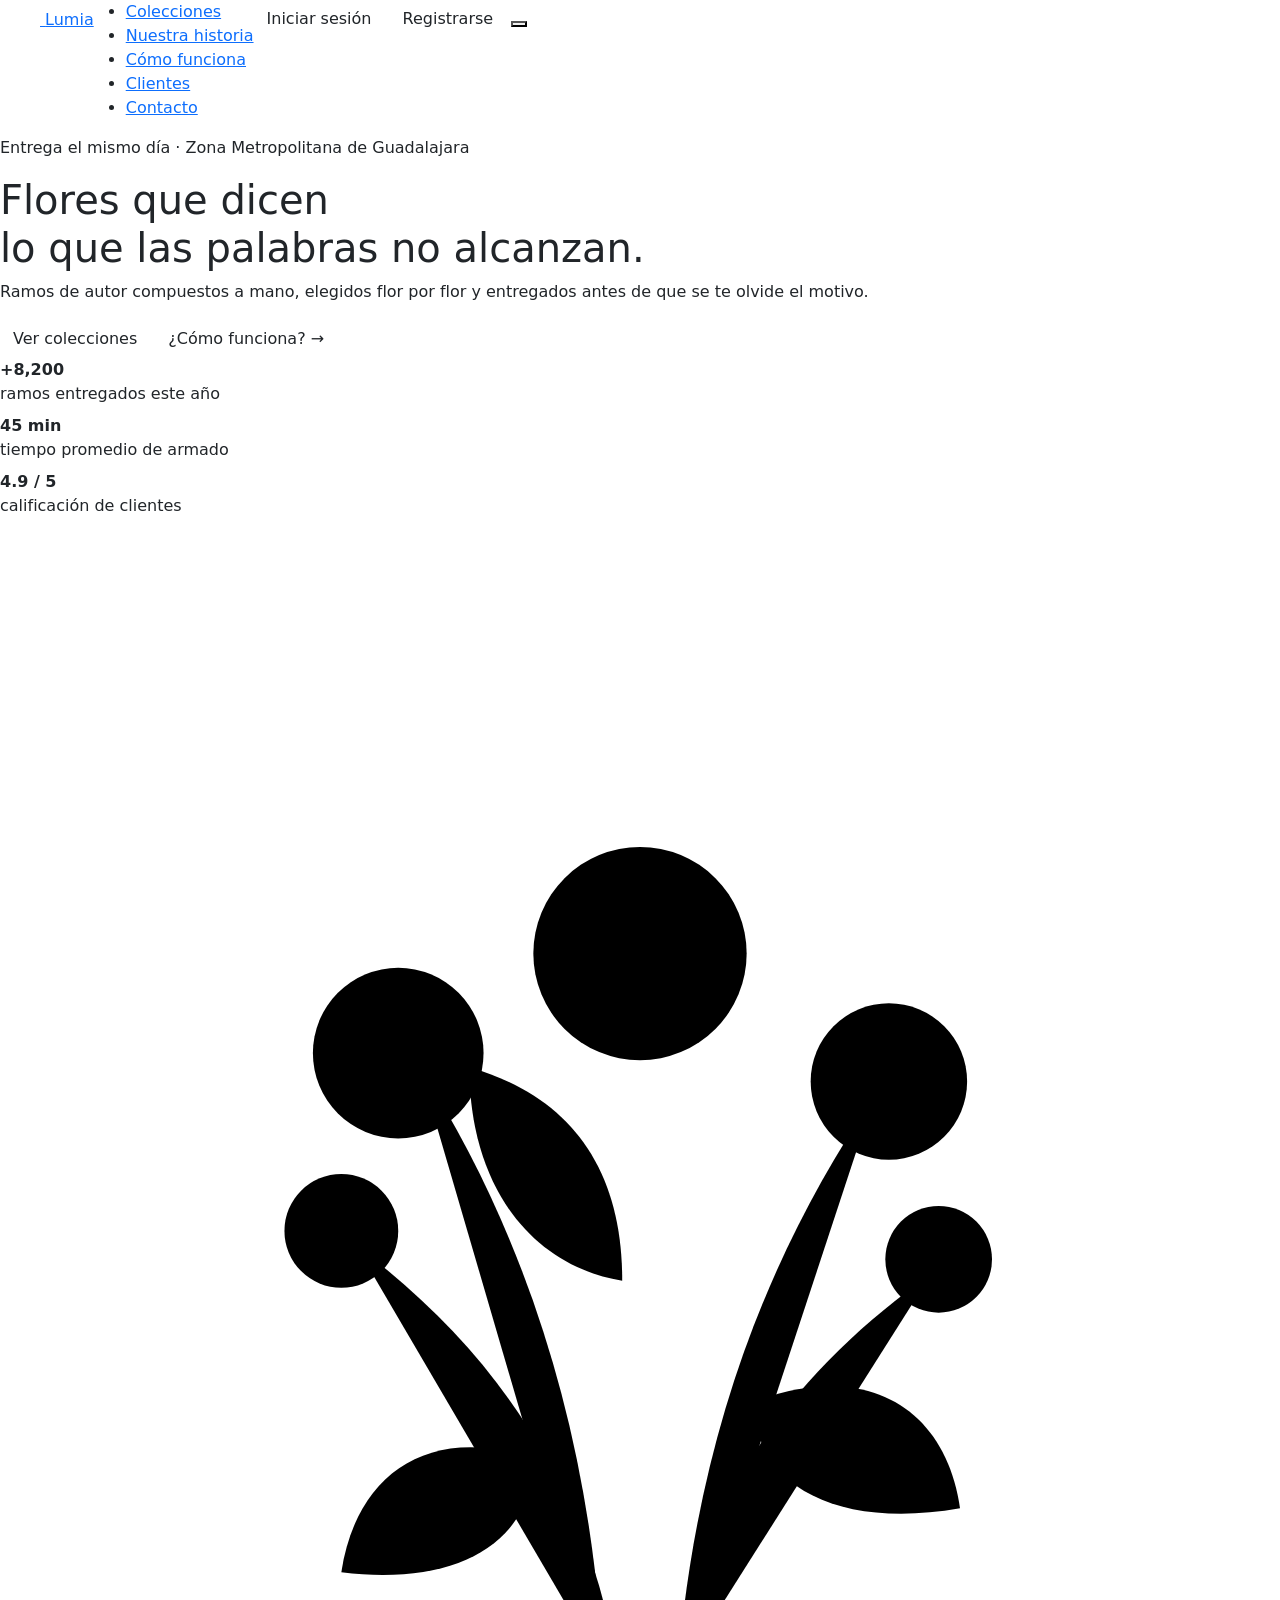
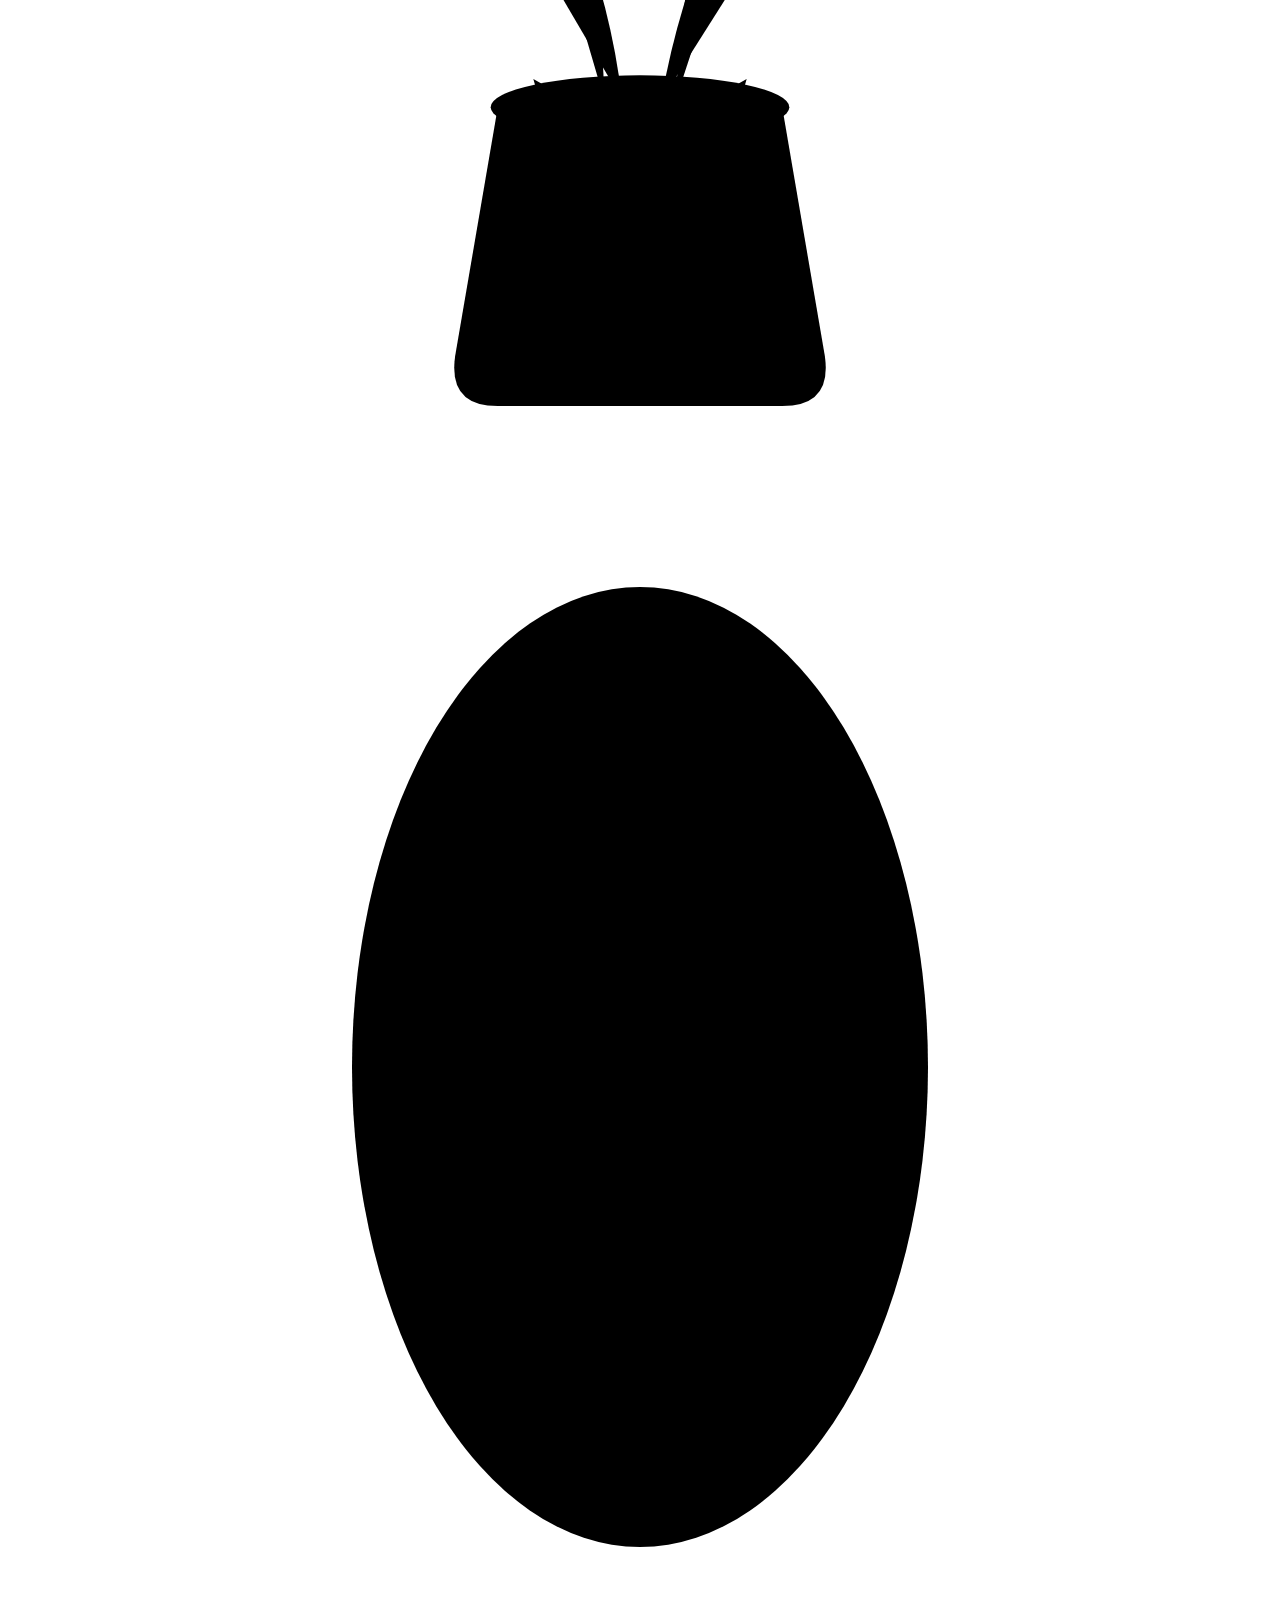
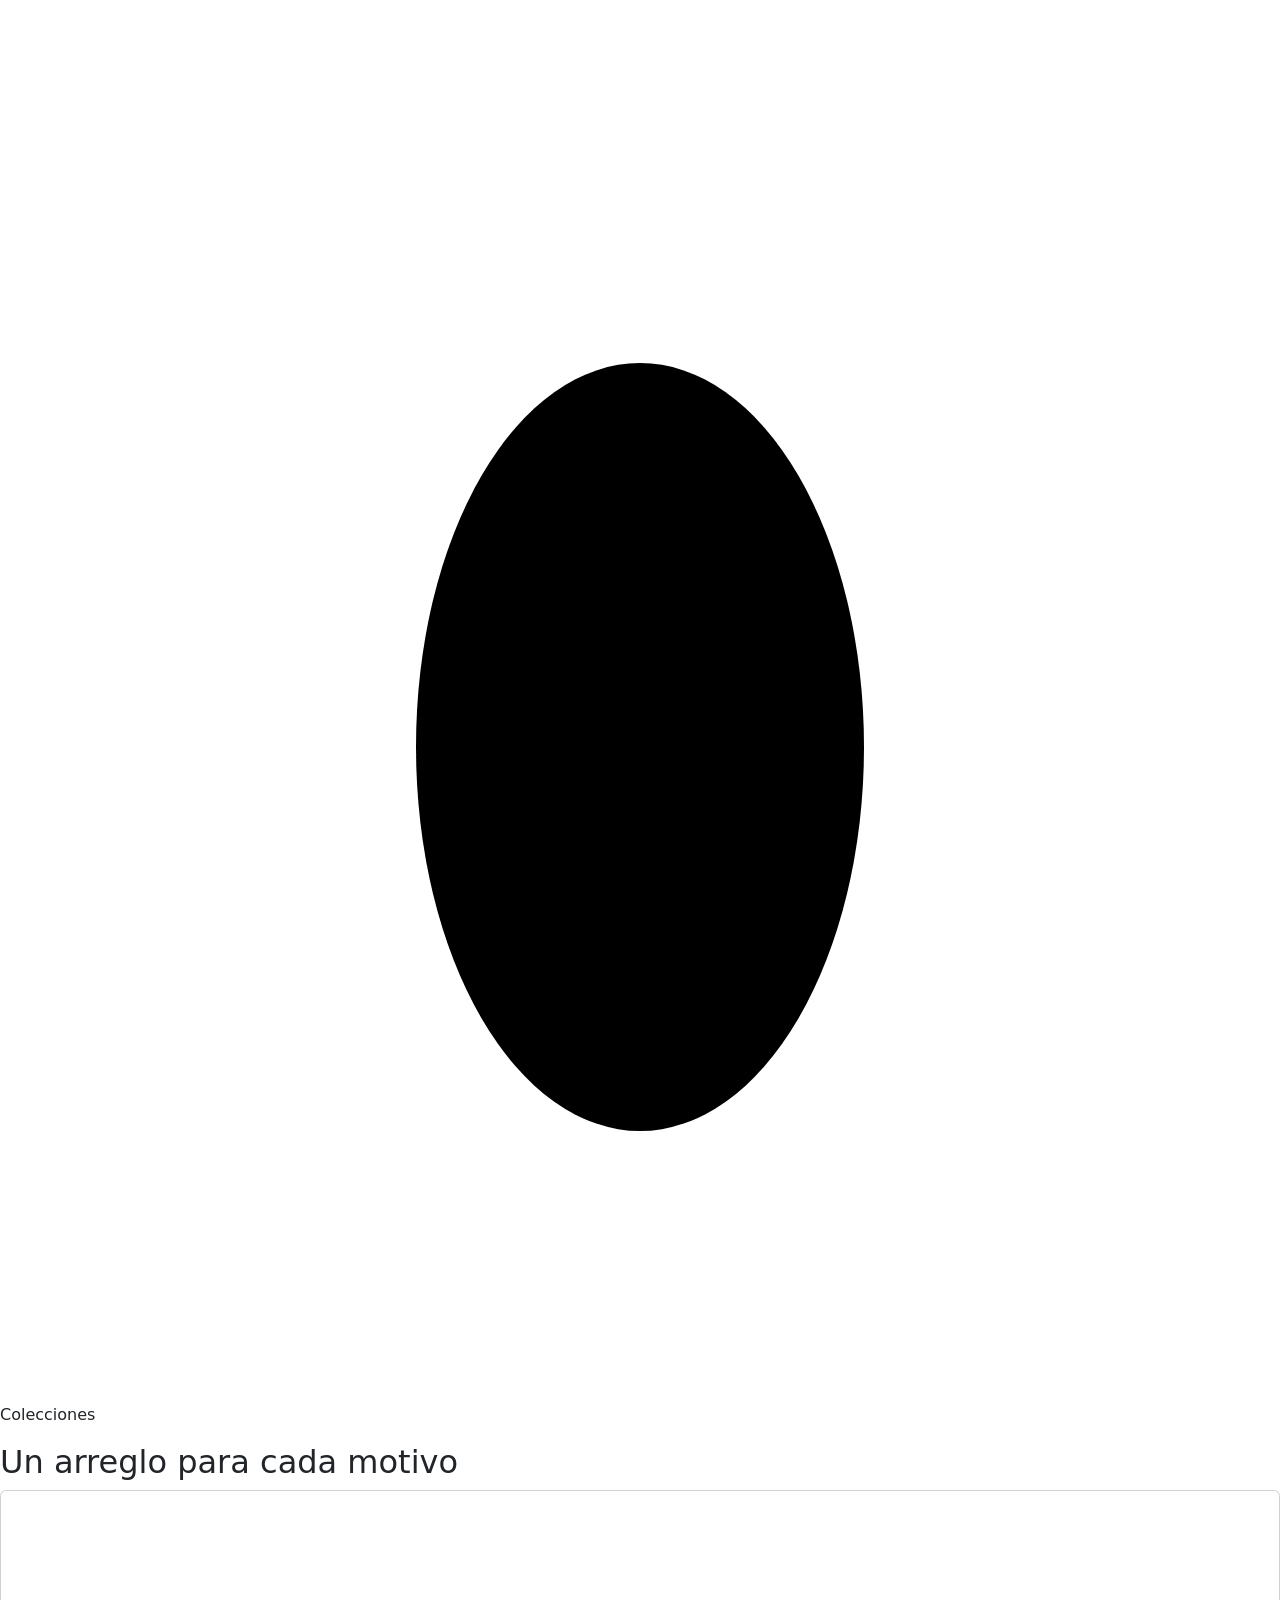
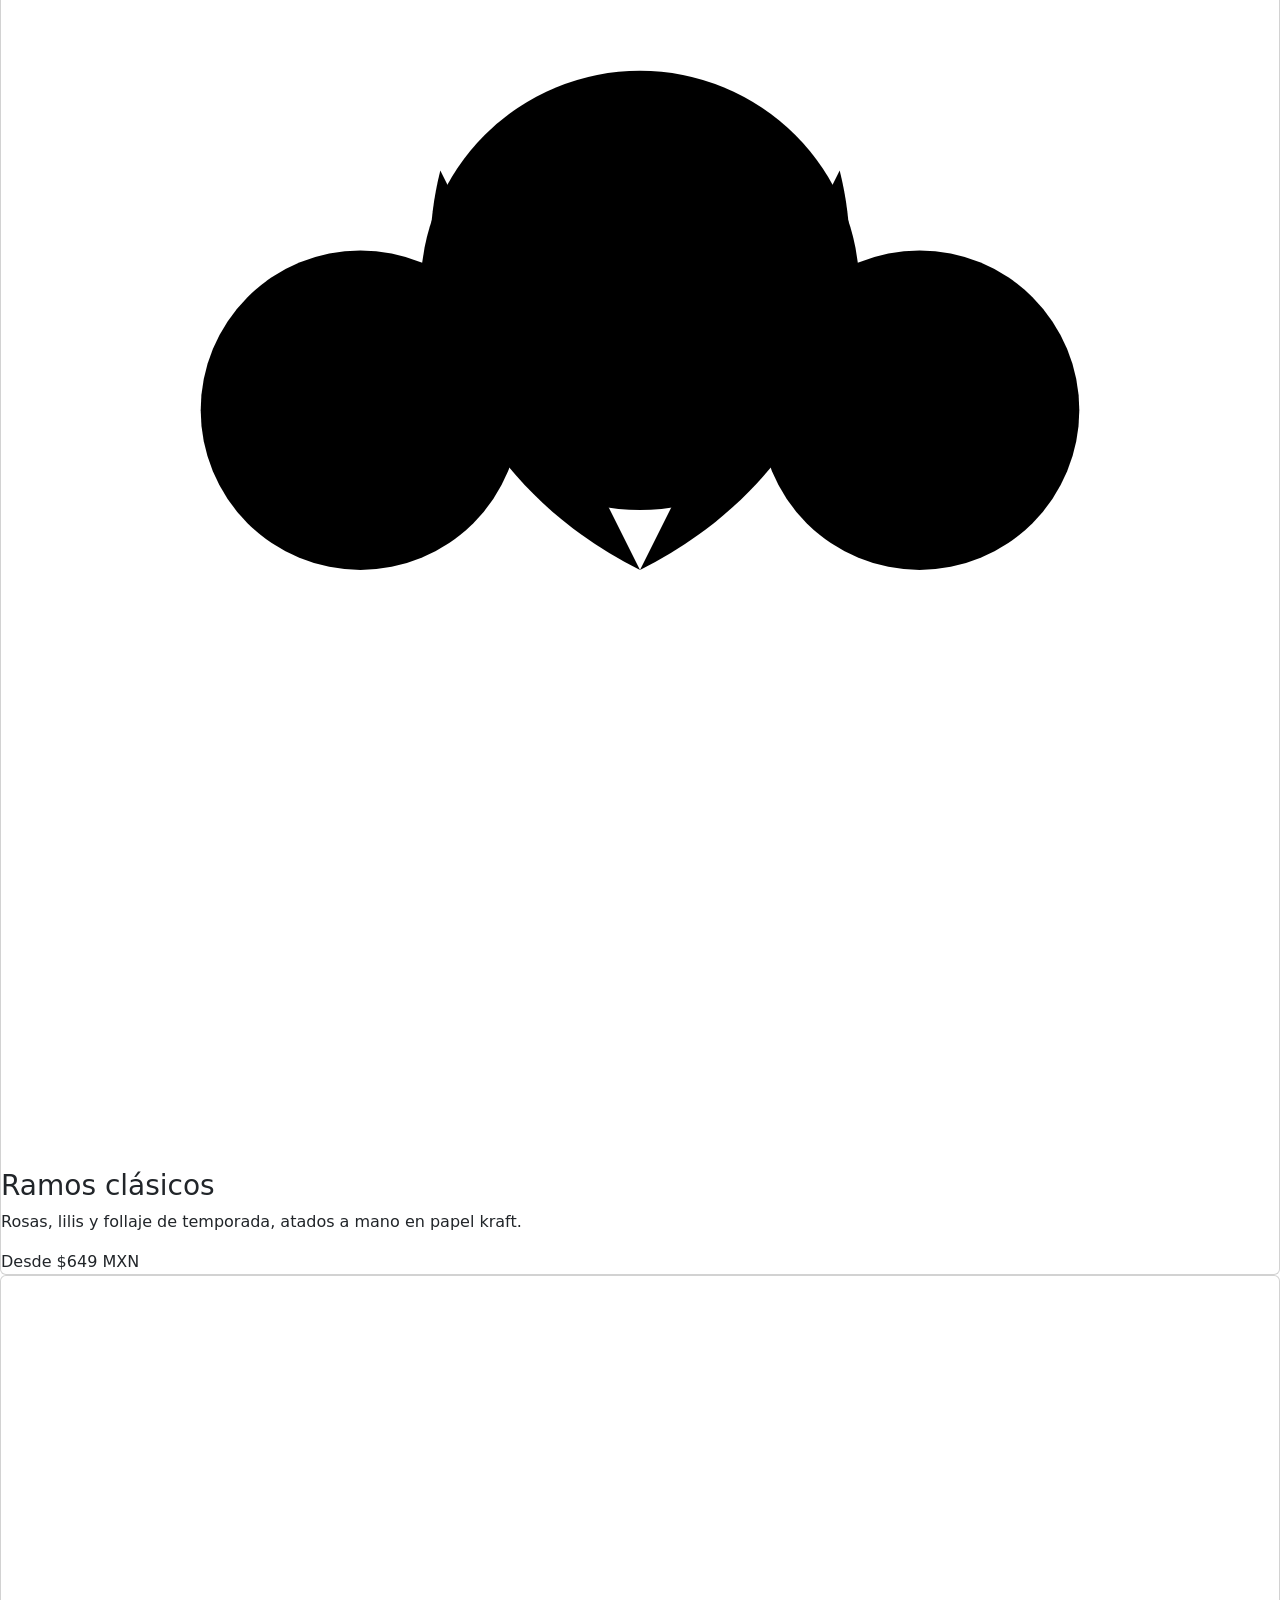
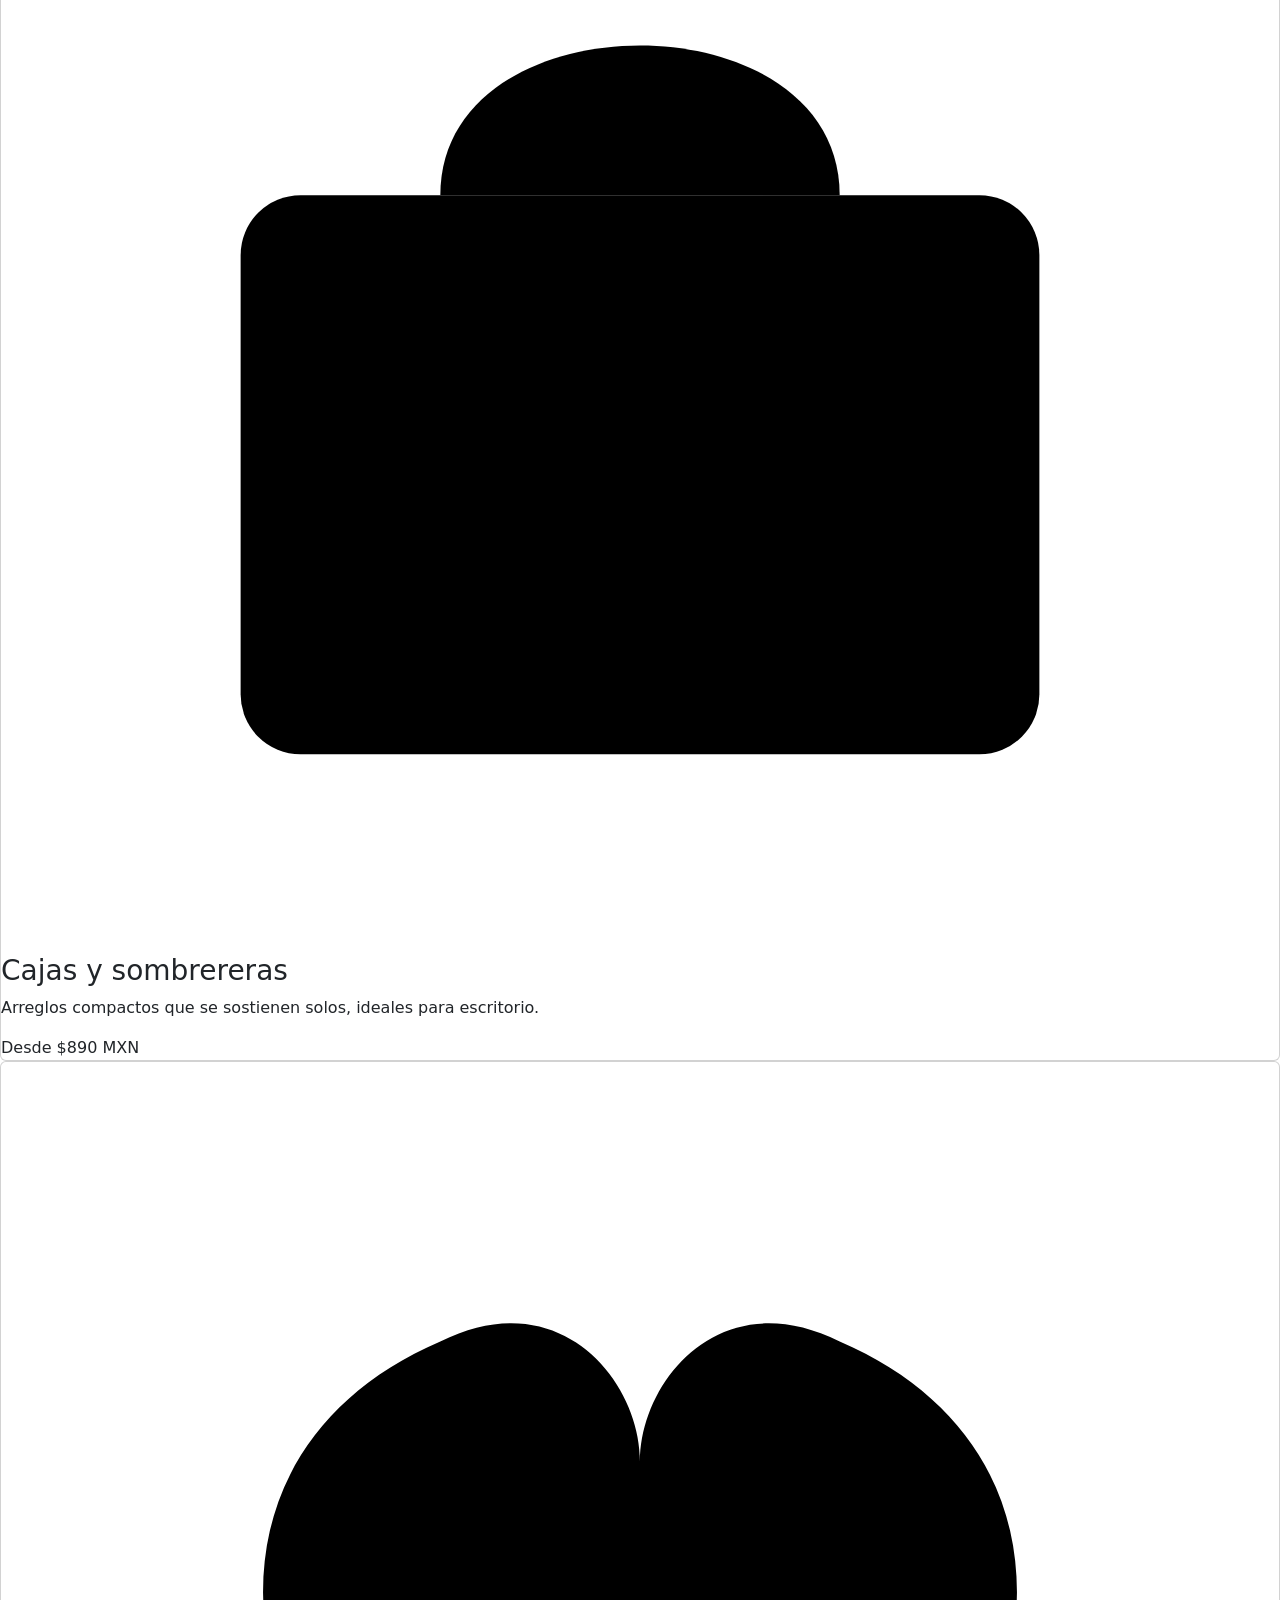
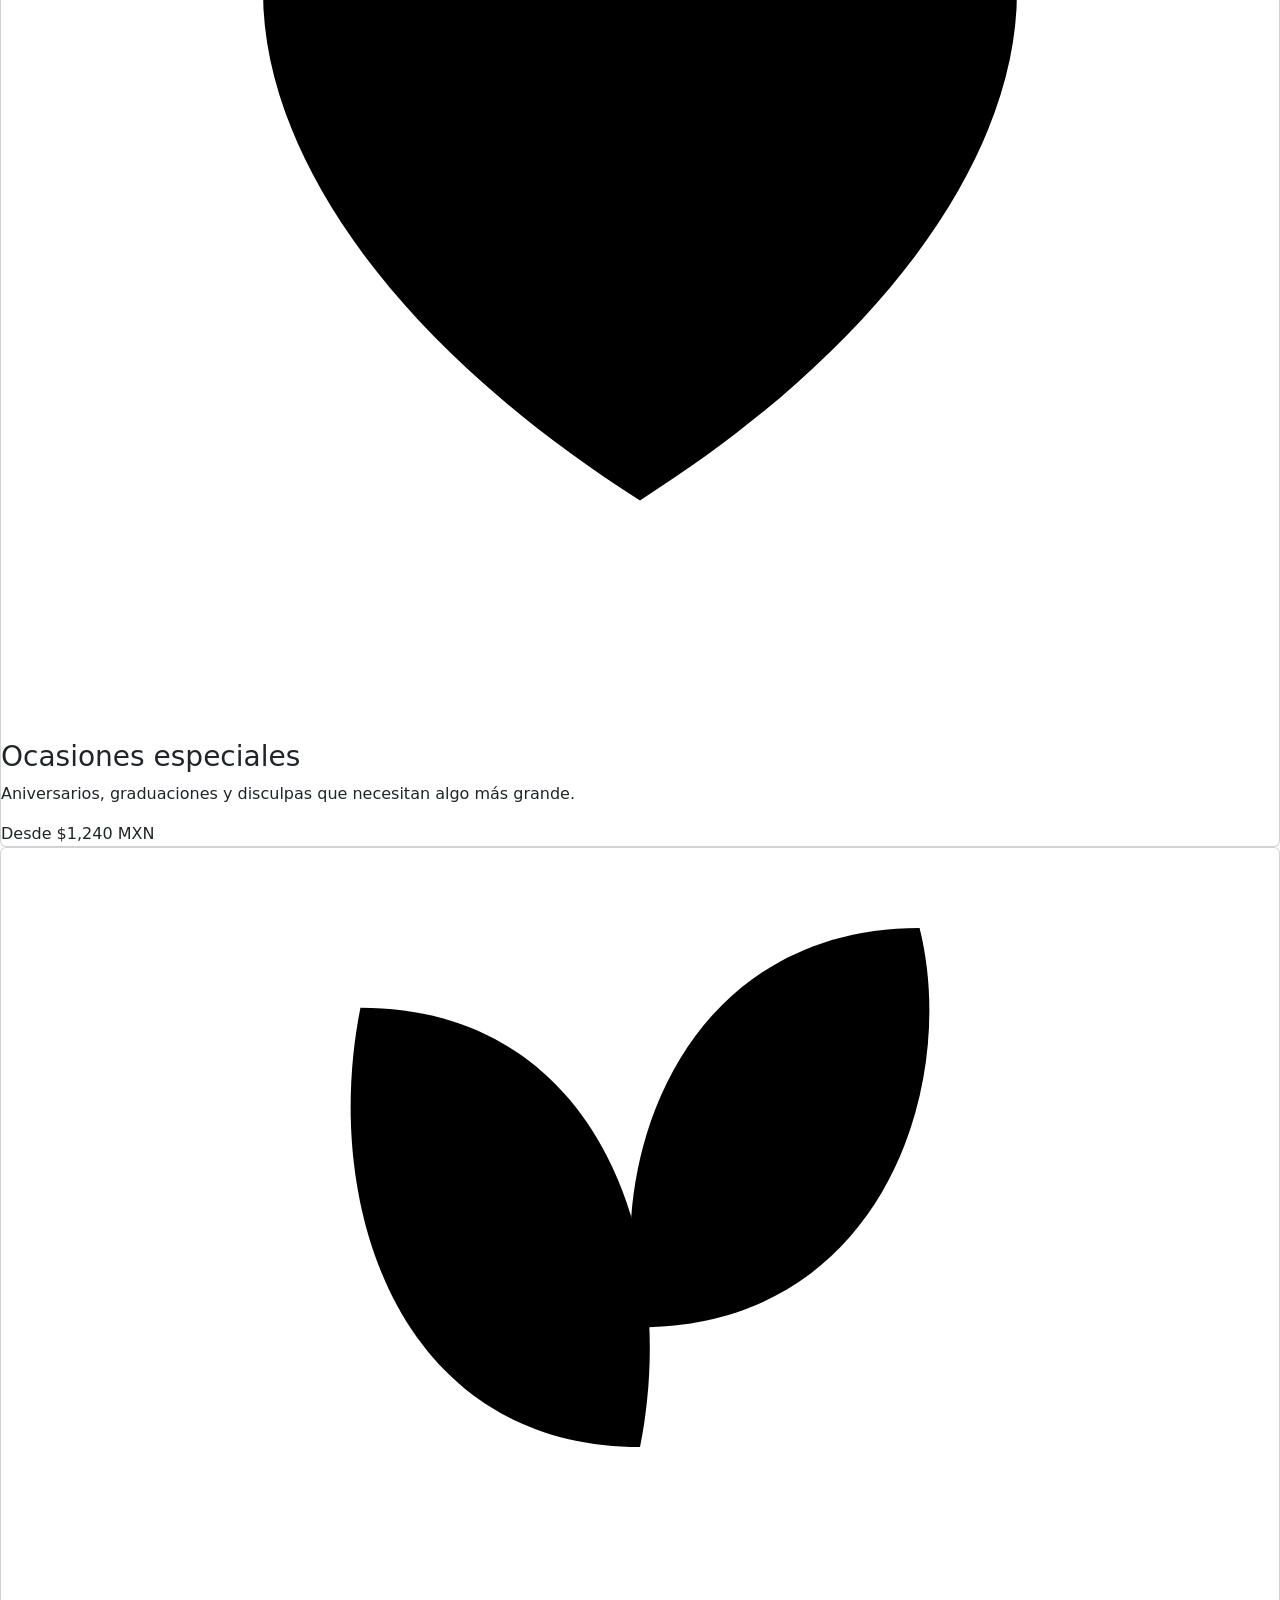
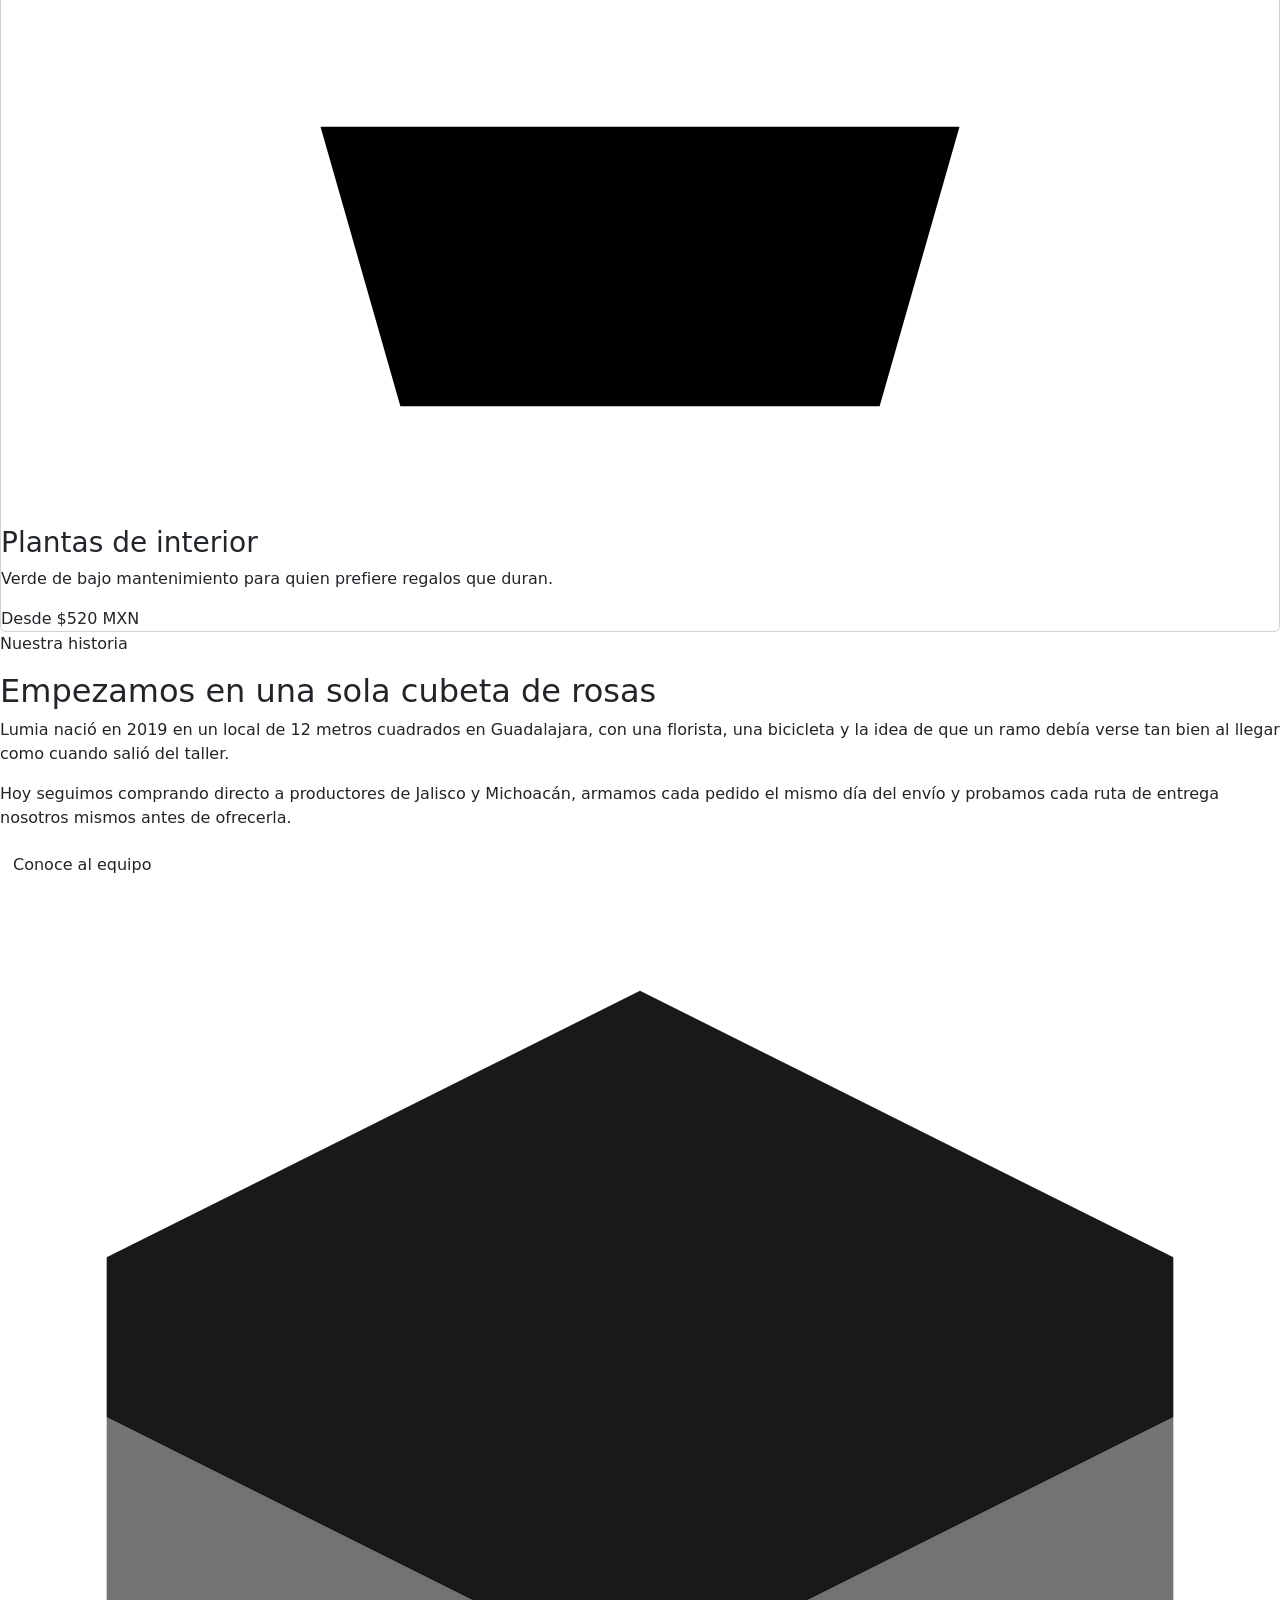
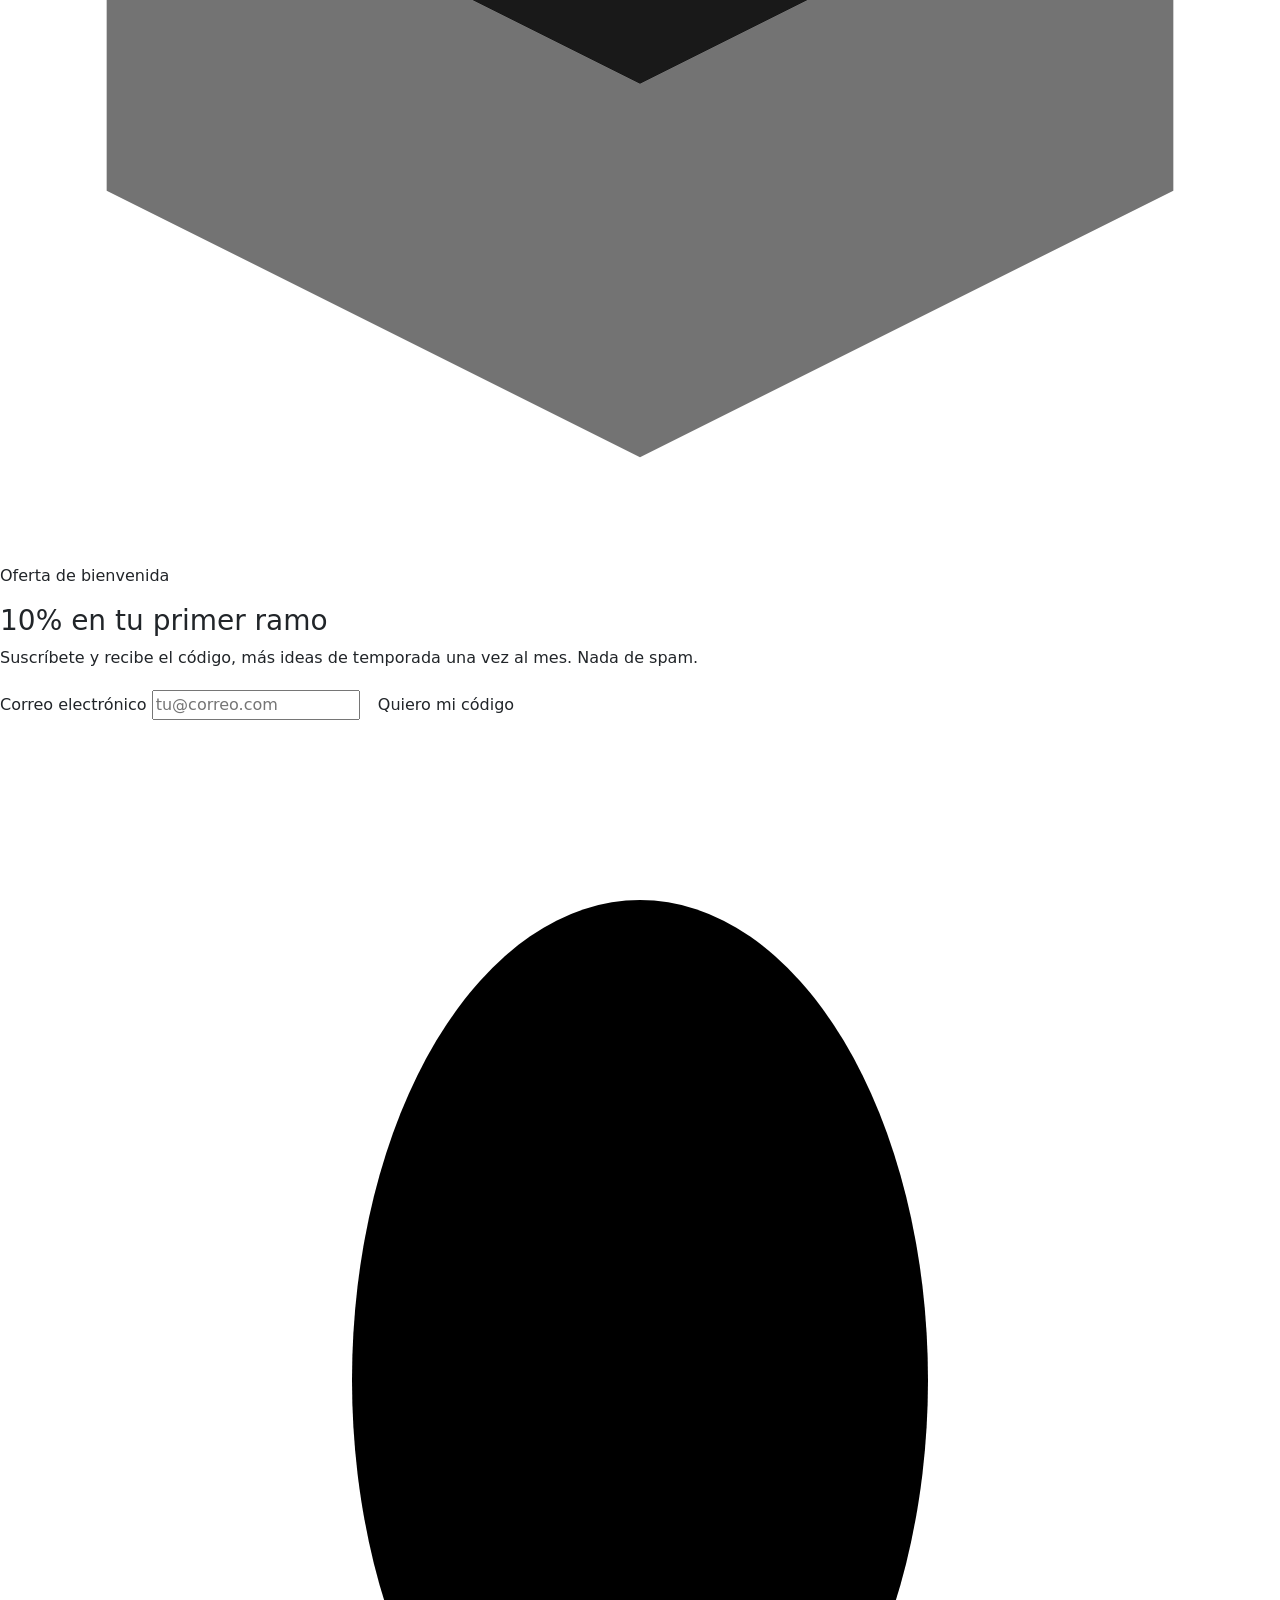
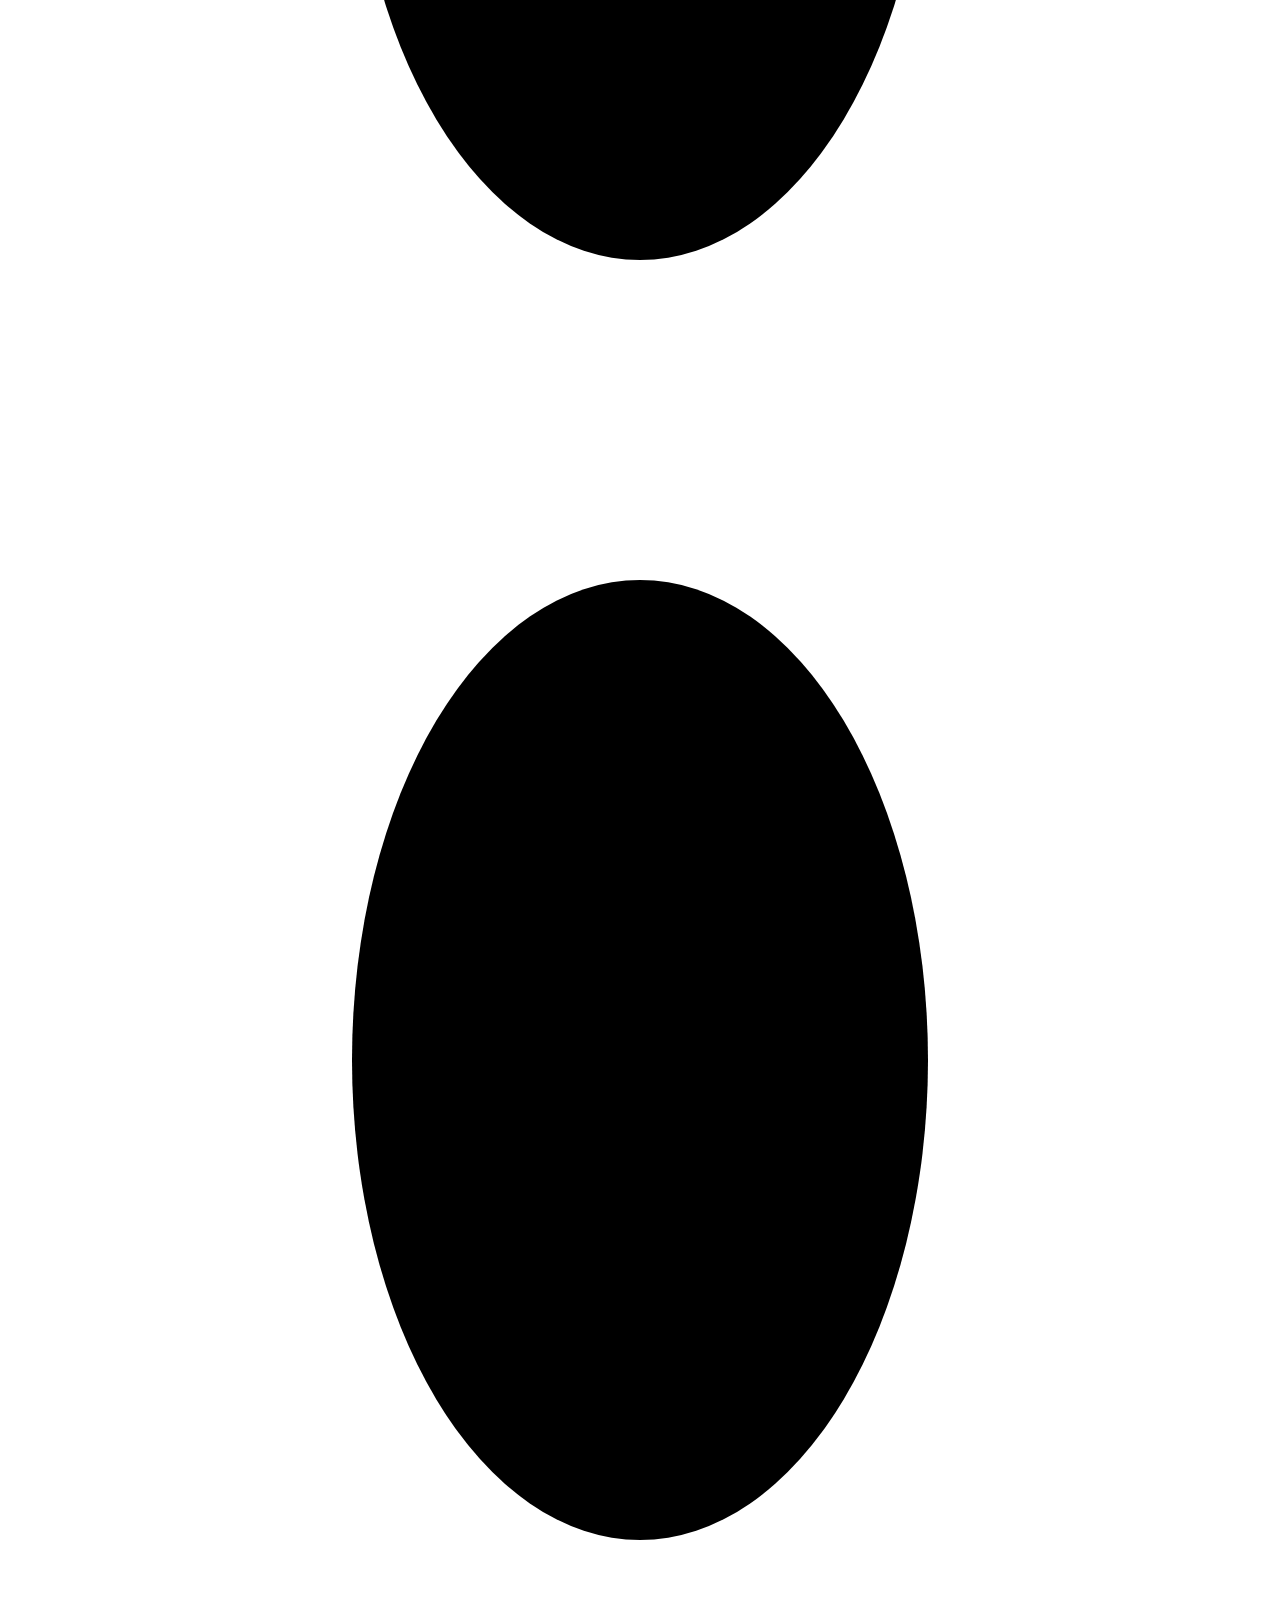
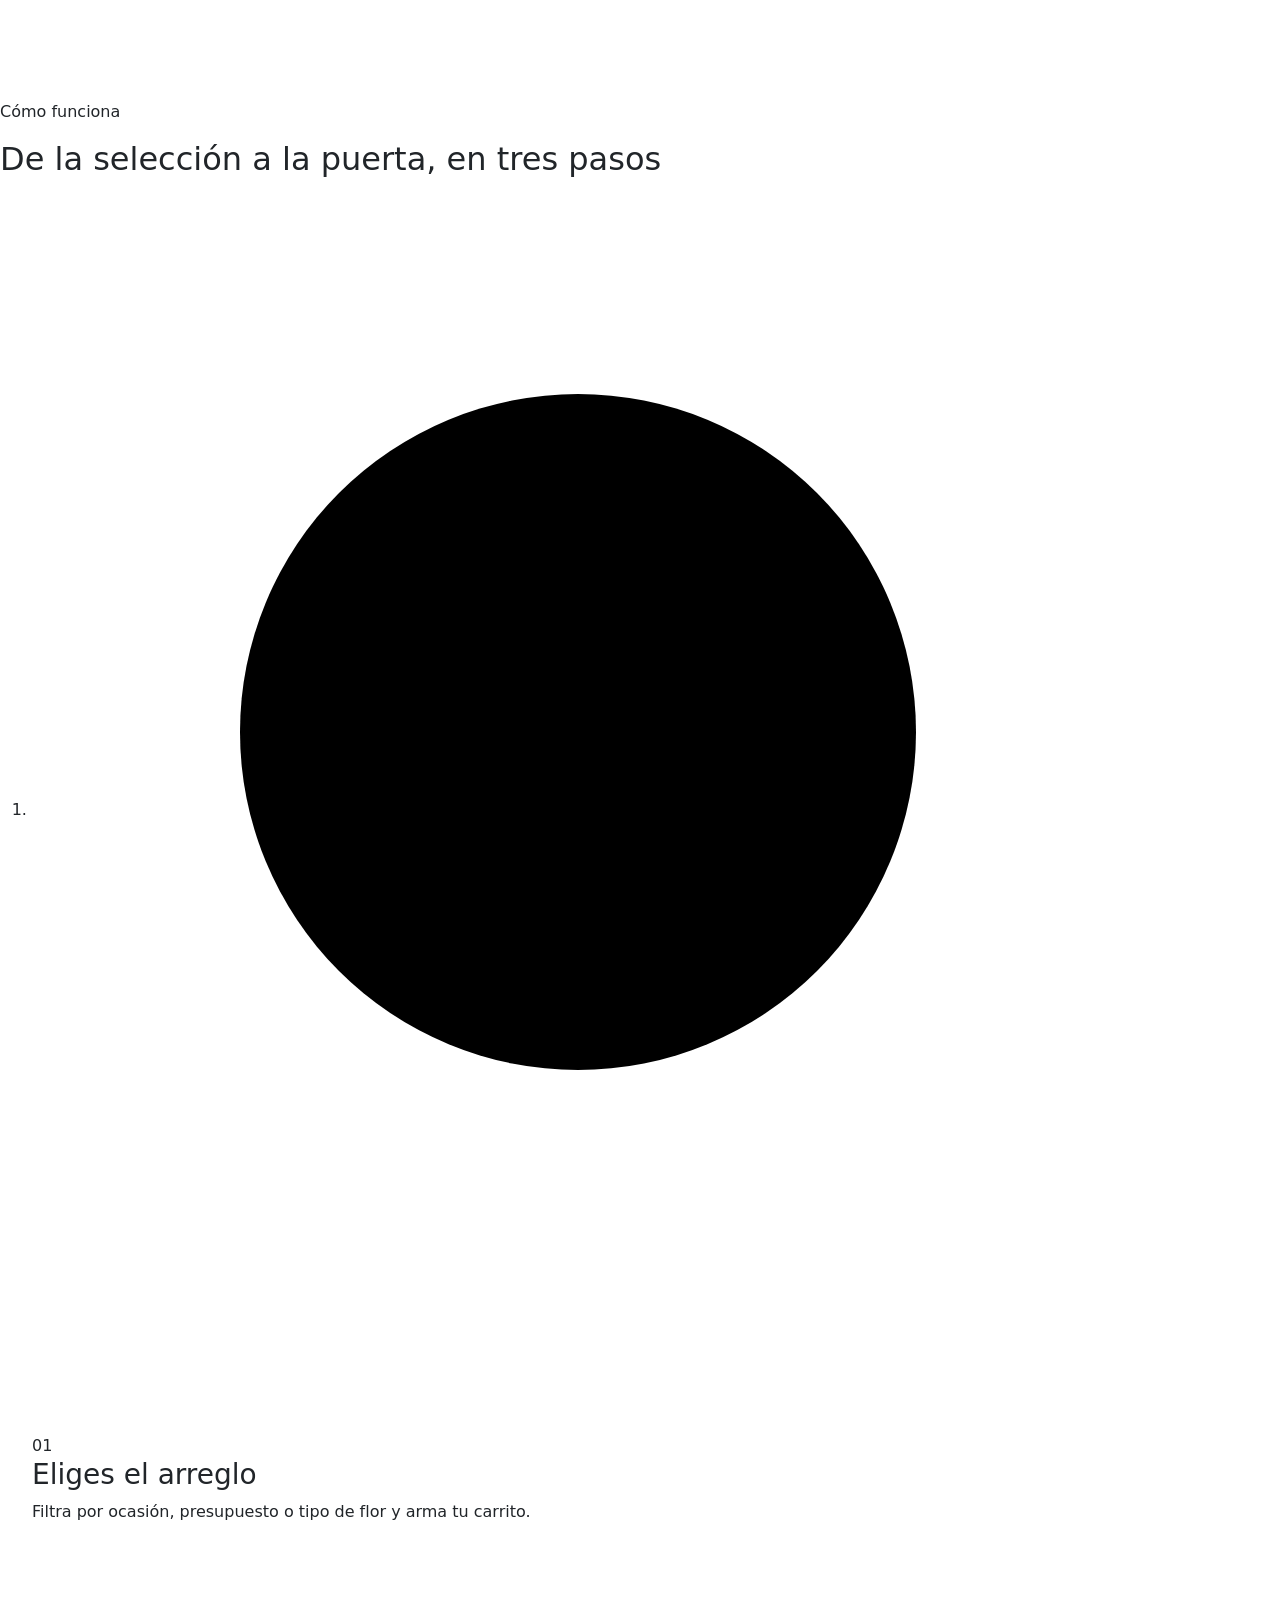
==== index.html @ dc3095fc "landing page" ====
<!DOCTYPE html>
<html lang="es">
<head>
  <meta charset="UTF-8">
  <meta name="viewport" content="width=device-width, initial-scale=1.0">
  <title>Lumia — Flores que iluminan el momento</title>
  <meta name="description" content="Lumia: ramos y arreglos florales de autor, entrega el mismo día en Guadalajara.">
  <link rel="preconnect" href="https://fonts.googleapis.com">
  <link rel="preconnect" href="https://fonts.gstatic.com" crossorigin>
  <link href="https://fonts.googleapis.com/css2?family=Fraunces:opsz,wght@9..144,400;9..144,500;9..144,600;9..144,700&family=Work+Sans:wght@400;500;600&display=swap" rel="stylesheet">
  <link rel="stylesheet" href="/css/bootstrap.min.css">
  <link rel="stylsheet" hre="/css/all.min.css">

  <link rel="stylesheet" href="/css/style.css">



</head>
<body>

  <!-- ===== NAV ===== -->
  <header class="site-header" id="siteHeader">
    <nav class="nav" aria-label="Navegación principal">
      <a href="#inicio" class="nav__brand" aria-label="Lumia — inicio">
        <svg class="nav__logo" id="navLogo" width="40" height="40" viewBox="0 0 100 100" fill="none" xmlns="http://www.w3.org/2000/svg" aria-hidden="true">
          <g class="logo-petal">
            <ellipse class="petal petal--1" cx="50" cy="28" rx="14" ry="22"/>
            <ellipse class="petal petal--2" cx="70" cy="42" rx="14" ry="22" transform="rotate(72 70 42)"/>
            <ellipse class="petal petal--3" cx="62" cy="66" rx="14" ry="22" transform="rotate(144 62 66)"/>
            <ellipse class="petal petal--4" cx="38" cy="66" rx="14" ry="22" transform="rotate(216 38 66)"/>
            <ellipse class="petal petal--5" cx="30" cy="42" rx="14" ry="22" transform="rotate(288 30 42)"/>
          </g>
          <circle class="logo-core" cx="50" cy="50" r="9"/>
        </svg>
        <span class="nav__wordmark">Lumia</span>
      </a>

      <ul class="nav__links" id="navLinks">
        <li><a href="#coleccion">Colecciones</a></li>
        <li><a href="#historia">Nuestra historia</a></li>
        <li><a href="#proceso">Cómo funciona</a></li>
        <li><a href="#testimonios">Clientes</a></li>
        <li><a href="#contacto">Contacto</a></li>
      </ul>

      <div class="nav__actions">
        <button type="button" class="btn btn--ghost" id="btnLogin" data-modal="login">Iniciar sesión</button>
        <button type="button" class="btn btn--primary" id="btnRegister" data-modal="register">Registrarse</button>
        <button type="button" class="nav__toggle" id="navToggle" aria-label="Abrir menú" aria-expanded="false" aria-controls="navLinks">
          <span></span><span></span><span></span>
        </button>
      </div>
    </nav>
  </header>

  <main id="inicio">

    <!-- ===== HERO ===== -->
    <section class="hero" id="hero" aria-label="Presentación">
      <div class="hero__decor" aria-hidden="true">
        <span class="bloom bloom--1"></span>
        <span class="bloom bloom--2"></span>
        <span class="bloom bloom--3"></span>
      </div>

      <div class="hero__content">
        <p class="eyebrow reveal">Entrega el mismo día · Zona Metropolitana de Guadalajara</p>
        <h1 class="hero__title reveal">
          Flores que dicen<br>
          lo que las palabras <span class="hero__title-accent">no alcanzan</span>.
        </h1>
        <p class="hero__subtitle reveal">
          Ramos de autor compuestos a mano, elegidos flor por flor y entregados
          antes de que se te olvide el motivo.
        </p>
        <div class="hero__cta reveal">
          <a href="#coleccion" class="btn btn--accent btn--lg">Ver colecciones</a>
          <a href="#proceso" class="btn btn--text">¿Cómo funciona? →</a>
        </div>

        <dl class="hero__stats reveal">
          <div>
            <dt>+8,200</dt>
            <dd>ramos entregados este año</dd>
          </div>
          <div>
            <dt>45 min</dt>
            <dd>tiempo promedio de armado</dd>
          </div>
          <div>
            <dt>4.9 / 5</dt>
            <dd>calificación de clientes</dd>
          </div>
        </dl>
      </div>

      <figure class="hero__bouquet reveal" aria-hidden="true">
        <svg class="bouquet-svg" viewBox="0 0 360 420" xmlns="http://www.w3.org/2000/svg">
          <!-- jarrón -->
          <path class="bouquet-svg__vase" d="M140 330 L128 400 Q126 414 140 414 L220 414 Q234 414 232 400 L220 330 Z"/>
          <ellipse class="bouquet-svg__vase-rim" cx="180" cy="330" rx="42" ry="9"/>

          <!-- tallos -->
          <path class="bouquet-svg__stem" d="M170 328 C 168 260, 150 200, 118 150"/>
          <path class="bouquet-svg__stem" d="M180 328 C 180 250, 180 190, 180 120"/>
          <path class="bouquet-svg__stem" d="M190 328 C 194 260, 214 205, 246 158"/>
          <path class="bouquet-svg__stem" d="M175 328 C 168 270, 140 230, 100 200"/>
          <path class="bouquet-svg__stem" d="M186 328 C 196 270, 224 235, 262 208"/>

          <!-- hojas -->
          <path class="bouquet-svg__leaf" d="M150 260 C 120 250, 100 265, 96 292 C 128 296, 150 284, 150 260 Z"/>
          <path class="bouquet-svg__leaf" d="M212 244 C 244 232, 266 246, 270 274 C 236 280, 212 268, 212 244 Z"/>
          <path class="bouquet-svg__leaf" d="M175 210 C 175 178, 160 158, 132 150 C 132 184, 150 206, 175 210 Z"/>

          <!-- flores: centro grande -->
          <g class="bouquet-svg__flower bouquet-svg__flower--acento" transform="translate(180 118)">
            <circle r="30"/>
            <circle class="bouquet-svg__flower-core" r="10"/>
          </g>
          <!-- rosa izquierda -->
          <g class="bouquet-svg__flower bouquet-svg__flower--primario" transform="translate(112 146)">
            <circle r="24"/>
            <circle class="bouquet-svg__flower-core" r="8"/>
          </g>
          <!-- rosa derecha -->
          <g class="bouquet-svg__flower bouquet-svg__flower--secundario" transform="translate(250 154)">
            <circle r="22"/>
            <circle class="bouquet-svg__flower-core" r="7"/>
          </g>
          <!-- botón superior izquierdo -->
          <g class="bouquet-svg__flower bouquet-svg__flower--suave" transform="translate(96 196)">
            <circle r="16"/>
            <circle class="bouquet-svg__flower-core" r="5"/>
          </g>
          <!-- botón superior derecho -->
          <g class="bouquet-svg__flower bouquet-svg__flower--acento-oscuro" transform="translate(264 204)">
            <circle r="15"/>
            <circle class="bouquet-svg__flower-core" r="5"/>
          </g>

          <!-- listón -->
          <path class="bouquet-svg__ribbon" d="M150 322 Q180 340 210 322 L206 336 Q180 350 154 336 Z"/>
        </svg>

        <svg class="bouquet-svg__petal-float bouquet-svg__petal-float--1" viewBox="0 0 40 40" aria-hidden="true">
          <ellipse cx="20" cy="20" rx="9" ry="15"/>
        </svg>
        <svg class="bouquet-svg__petal-float bouquet-svg__petal-float--2" viewBox="0 0 40 40" aria-hidden="true">
          <ellipse cx="20" cy="20" rx="7" ry="12"/>
        </svg>
      </figure>
    </section>

    <!-- ===== COLECCIÓN (section) ===== -->
    <section class="coleccion" id="coleccion" aria-labelledby="coleccion-title">
      <div class="section-head reveal">
        <p class="eyebrow">Colecciones</p>
        <h2 id="coleccion-title">Un arreglo para cada motivo</h2>
      </div>

      <div class="coleccion__grid">
        <article class="card reveal">
          <div class="card__swatch card__swatch--primario" aria-hidden="true">
            <svg class="card__icon" viewBox="0 0 64 64"><!-- ramo -->
              <path class="icon-stroke" d="M32 58 V34"/>
              <path class="icon-stroke" d="M32 34 C 24 30, 20 22, 22 14"/>
              <path class="icon-stroke" d="M32 34 C 40 30, 44 22, 42 14"/>
              <circle class="icon-fill" cx="32" cy="20" r="11"/>
              <circle class="icon-fill icon-fill--soft" cx="18" cy="26" r="8"/>
              <circle class="icon-fill icon-fill--soft" cx="46" cy="26" r="8"/>
            </svg>
          </div>
          <h3>Ramos clásicos</h3>
          <p>Rosas, lilis y follaje de temporada, atados a mano en papel kraft.</p>
          <span class="card__price">Desde $649 MXN</span>
        </article>

        <article class="card reveal">
          <div class="card__swatch card__swatch--secundario" aria-hidden="true">
            <svg class="card__icon" viewBox="0 0 64 64"><!-- caja -->
              <rect class="icon-fill" x="12" y="26" width="40" height="28" rx="3"/>
              <path class="icon-stroke" d="M12 34 H52"/>
              <path class="icon-stroke" d="M32 26 V54"/>
              <path class="icon-stroke" d="M22 26 C 22 16, 42 16, 42 26"/>
            </svg>
          </div>
          <h3>Cajas y sombrereras</h3>
          <p>Arreglos compactos que se sostienen solos, ideales para escritorio.</p>
          <span class="card__price">Desde $890 MXN</span>
        </article>

        <article class="card reveal">
          <div class="card__swatch card__swatch--acento" aria-hidden="true">
            <svg class="card__icon" viewBox="0 0 64 64"><!-- corazón/ocasión -->
              <path class="icon-fill" d="M32 52 C 10 38, 8 20, 22 14 C 28 11, 32 16, 32 20 C 32 16, 36 11, 42 14 C 56 20, 54 38, 32 52 Z"/>
              <path class="icon-stroke icon-stroke--light" d="M20 24 L26 30 L20 36"/>
              <path class="icon-stroke icon-stroke--light" d="M44 24 L38 30 L44 36"/>
            </svg>
          </div>
          <h3>Ocasiones especiales</h3>
          <p>Aniversarios, graduaciones y disculpas que necesitan algo más grande.</p>
          <span class="card__price">Desde $1,240 MXN</span>
        </article>

        <article class="card reveal">
          <div class="card__swatch card__swatch--suave" aria-hidden="true">
            <svg class="card__icon" viewBox="0 0 64 64"><!-- planta -->
              <path class="icon-fill" d="M16 44 L20 58 H44 L48 44 Z"/>
              <path class="icon-stroke" d="M32 44 V22"/>
              <path class="icon-fill icon-fill--soft" d="M32 30 C 20 30, 16 18, 18 8 C 30 8, 34 20, 32 30 Z"/>
              <path class="icon-fill icon-fill--soft" d="M32 24 C 44 24, 48 12, 46 4 C 34 4, 30 16, 32 24 Z"/>
            </svg>
          </div>
          <h3>Plantas de interior</h3>
          <p>Verde de bajo mantenimiento para quien prefiere regalos que duran.</p>
          <span class="card__price">Desde $520 MXN</span>
        </article>
      </div>
    </section>

    <div class="split">
      <!-- ===== HISTORIA (article) ===== -->
      <article class="historia" id="historia" aria-labelledby="historia-title">
        <p class="eyebrow reveal">Nuestra historia</p>
        <h2 id="historia-title" class="reveal">Empezamos en una sola cubeta de rosas</h2>
        <p class="reveal">
          Lumia nació en 2019 en un local de 12 metros cuadrados en Guadalajara,
          con una florista, una bicicleta y la idea de que un ramo debía verse
          tan bien al llegar como cuando salió del taller.
        </p>
        <p class="reveal">
          Hoy seguimos comprando directo a productores de Jalisco y Michoacán,
          armamos cada pedido el mismo día del envío y probamos cada ruta de
          entrega nosotros mismos antes de ofrecerla.
        </p>
        <a href="#contacto" class="btn btn--ghost reveal">Conoce al equipo</a>
      </article>

      <!-- ===== ASIDE ===== -->
      <aside class="oferta reveal" id="oferta" aria-labelledby="oferta-title">
        <svg class="oferta__icon" viewBox="0 0 48 48" aria-hidden="true">
          <path d="M24 4 4 14v6l20 10 20-10v-6L24 4Z" opacity=".9"/>
          <path d="M4 20v14l20 10 20-10V20L24 30 4 20Z" opacity=".55"/>
        </svg>
        <p class="eyebrow">Oferta de bienvenida</p>
        <h3 id="oferta-title">10% en tu primer ramo</h3>
        <p>Suscríbete y recibe el código, más ideas de temporada una vez al mes. Nada de spam.</p>
        <form class="oferta__form" id="newsletterForm">
          <label for="email" class="sr-only">Correo electrónico</label>
          <input type="email" id="email" name="email" placeholder="tu@correo.com" required>
          <button type="submit" class="btn btn--accent">Quiero mi código</button>
        </form>
        <p class="oferta__note" id="oferta-note" role="status" aria-live="polite"></p>
      </aside>
    </div>

    <!-- ===== PROCESO (section) ===== -->
    <section class="proceso" id="proceso" aria-labelledby="proceso-title">
      <svg class="proceso__bg-petal proceso__bg-petal--1" viewBox="0 0 40 40" aria-hidden="true"><ellipse cx="20" cy="20" rx="9" ry="15"/></svg>
      <svg class="proceso__bg-petal proceso__bg-petal--2" viewBox="0 0 40 40" aria-hidden="true"><ellipse cx="20" cy="20" rx="9" ry="15"/></svg>
      <div class="section-head reveal">
        <p class="eyebrow">Cómo funciona</p>
        <h2 id="proceso-title">De la selección a la puerta, en tres pasos</h2>
      </div>

      <ol class="proceso__steps">
        <li class="reveal">
          <svg class="proceso__icon" viewBox="0 0 48 48" aria-hidden="true">
            <circle class="icon-stroke" cx="21" cy="21" r="13"/>
            <path class="icon-stroke" d="M30 30 L40 40"/>
            <path class="icon-stroke icon-stroke--thin" d="M21 15 V27 M15 21 H27"/>
          </svg>
          <span class="proceso__num">01</span>
          <h3>Eliges el arreglo</h3>
          <p>Filtra por ocasión, presupuesto o tipo de flor y arma tu carrito.</p>
        </li>
        <li class="reveal">
          <svg class="proceso__icon" viewBox="0 0 48 48" aria-hidden="true">
            <rect class="icon-stroke" x="8" y="12" width="32" height="24" rx="3"/>
            <path class="icon-stroke icon-stroke--thin" d="M14 20 H30 M14 26 H24"/>
            <path class="icon-fill icon-fill--soft" d="M34 8 L38 12 L28 22 L24 23 L25 19 Z"/>
          </svg>
          <span class="proceso__num">02</span>
          <h3>Personalizas la tarjeta</h3>
          <p>Escribe tu mensaje y elige la hora de entrega, incluso el mismo día.</p>
        </li>
        <li class="reveal">
          <svg class="proceso__icon" viewBox="0 0 48 48" aria-hidden="true">
            <path class="icon-fill" d="M6 30 V16 H26 V30 Z"/>
            <path class="icon-fill icon-fill--soft" d="M26 22 H36 L42 28 V30 H26 Z"/>
            <circle class="icon-fill icon-fill--core" cx="16" cy="32" r="4"/>
            <circle class="icon-fill icon-fill--core" cx="34" cy="32" r="4"/>
          </svg>
          <span class="proceso__num">03</span>
          <h3>Nosotros entregamos</h3>
          <p>Seguimiento en tiempo real hasta que el ramo toca la puerta.</p>
        </li>
      </ol>
    </section>

    <!-- ===== TESTIMONIOS (section) ===== -->
    <section class="testimonios" id="testimonios" aria-labelledby="testimonios-title">
      <div class="section-head reveal">
        <p class="eyebrow">Clientes</p>
        <h2 id="testimonios-title">Lo que dicen quienes ya enviaron flores</h2>
      </div>

      <div class="testimonial" id="testimonial">
        <svg class="testimonial__quote" viewBox="0 0 48 36" aria-hidden="true">
          <path d="M0 20 C0 8 8 0 18 0 V6 C12 6 8 10 8 16 H18 V32 H0 Z M26 20 C26 8 34 0 44 0 V6 C38 6 34 10 34 16 H44 V32 H26 Z"/>
        </svg>
        <blockquote class="testimonial__slide is-active" data-index="0">
          <p>“Pedí a las 11 de la mañana para un cumpleaños de último minuto y llegó antes de las 2. El ramo se veía mejor en persona que en la foto.”</p>
          <cite>Renata O. — Providencia</cite>
        </blockquote>
        <blockquote class="testimonial__slide" data-index="1">
          <p>“Llevo año y medio pidiéndole a Lumia para el aniversario de mis papás. Nunca han fallado una fecha.”</p>
          <cite>Diego M. — Chapalita</cite>
        </blockquote>
        <blockquote class="testimonial__slide" data-index="2">
          <p>“Las cajas con rosas duraron casi dos semanas frescas. Vale cada peso.”</p>
          <cite>Ale C. — Zapopan</cite>
        </blockquote>

        <div class="testimonial__controls">
          <button type="button" id="testPrev" aria-label="Testimonio anterior">←</button>
          <div class="testimonial__dots" id="testDots">
            <button type="button" class="dot is-active" data-go="0" aria-label="Ir al testimonio 1"></button>
            <button type="button" class="dot" data-go="1" aria-label="Ir al testimonio 2"></button>
            <button type="button" class="dot" data-go="2" aria-label="Ir al testimonio 3"></button>
          </div>
          <button type="button" id="testNext" aria-label="Siguiente testimonio">→</button>
        </div>
      </div>
    </section>

    <!-- ===== CTA FINAL (section) ===== -->
    <section class="cta-final reveal" id="contacto" aria-labelledby="cta-title">
      <svg class="cta-final__flower" viewBox="0 0 100 100" aria-hidden="true">
        <g>
          <ellipse cx="50" cy="28" rx="14" ry="22"/>
          <ellipse cx="70" cy="42" rx="14" ry="22" transform="rotate(72 70 42)"/>
          <ellipse cx="62" cy="66" rx="14" ry="22" transform="rotate(144 62 66)"/>
          <ellipse cx="38" cy="66" rx="14" ry="22" transform="rotate(216 38 66)"/>
          <ellipse cx="30" cy="42" rx="14" ry="22" transform="rotate(288 30 42)"/>
        </g>
      </svg>
      <h2 id="cta-title">¿Ya sabes a quién sorprender?</h2>
      <p>Arma tu ramo en menos de tres minutos y elige la hora exacta de entrega.</p>
      <a href="#coleccion" class="btn btn--accent btn--lg">Empezar mi pedido</a>
    </section>

  </main>

  <!-- ===== FOOTER ===== -->
  <footer class="site-footer">
    <div class="site-footer__grid">
      <div class="site-footer__brand">
        <svg width="32" height="32" viewBox="0 0 100 100" fill="none" xmlns="http://www.w3.org/2000/svg" aria-hidden="true">
          <g>
            <ellipse class="petal petal--1" cx="50" cy="28" rx="14" ry="22"/>
            <ellipse class="petal petal--2" cx="70" cy="42" rx="14" ry="22" transform="rotate(72 70 42)"/>
            <ellipse class="petal petal--3" cx="62" cy="66" rx="14" ry="22" transform="rotate(144 62 66)"/>
            <ellipse class="petal petal--4" cx="38" cy="66" rx="14" ry="22" transform="rotate(216 38 66)"/>
            <ellipse class="petal petal--5" cx="30" cy="42" rx="14" ry="22" transform="rotate(288 30 42)"/>
          </g>
          <circle class="logo-core" cx="50" cy="50" r="9"/>
        </svg>
        <p>Flores de autor, entregadas el mismo día en Guadalajara y su zona metropolitana.</p>

        <div class="site-footer__social">
          <a href="#" aria-label="Instagram de Lumia" class="social-link">
            <svg viewBox="0 0 24 24"><rect x="3" y="3" width="18" height="18" rx="5"/><circle class="social-link__hole" cx="12" cy="12" r="4.2"/><circle class="social-link__hole" cx="17.4" cy="6.6" r="1.1"/></svg>
          </a>
          <a href="#" aria-label="Facebook de Lumia" class="social-link">
            <svg viewBox="0 0 24 24"><path d="M15 3h-2.5C10 3 8.5 4.6 8.5 7.2V10H6v3.5h2.5V21H12v-7.5h2.6L15 10h-3V7.6c0-.8.4-1.3 1.4-1.3H15Z"/></svg>
          </a>
          <a href="#" aria-label="WhatsApp de Lumia" class="social-link">
            <svg viewBox="0 0 24 24"><path d="M12 3a9 9 0 0 0-7.7 13.6L3 21l4.6-1.2A9 9 0 1 0 12 3Zm0 2a7 7 0 0 1 5.8 10.9c-.2.3-.5.4-.8.3-1-.3-2.7-1.1-3.1-1.3-.4-.2-.7-.2-1 .2l-.6.7c-.3.3-.5.3-.9.1a7.4 7.4 0 0 1-3.6-3.1c-.3-.4-.2-.7.1-1l.5-.6c.3-.3.3-.6.1-1-.1-.3-1-2.4-1.3-3.2-.3-.8-.6-.7-.9-.7H5.9C5.6 6.3 5 6.9 5 8.4A9.9 9.9 0 0 0 7.4 14 9.6 9.6 0 0 0 12 17c1.3 0 2.6-.3 3.7-.9.9-.5 1.6-1.3 1.8-2.3.1-.5.1-1-.1-1.5-.1-.2-.4-.4-.8-.6L12 5Z"/></svg>
          </a>
        </div>
      </div>

      <nav class="site-footer__col" aria-label="Explora">
        <h4>Explora</h4>
        <ul>
          <li><a href="#coleccion">Colecciones</a></li>
          <li><a href="#historia">Nuestra historia</a></li>
          <li><a href="#proceso">Cómo funciona</a></li>
          <li><a href="#testimonios">Clientes</a></li>
        </ul>
      </nav>

      <div class="site-footer__col">
        <h4>Ayuda</h4>
        <ul>
          <li><a href="#">Rastrea tu pedido</a></li>
          <li><a href="#">Preguntas frecuentes</a></li>
          <li><a href="#">Cobertura de entrega</a></li>
          <li><a href="#">Cuidado de las flores</a></li>
        </ul>
      </div>

      <div class="site-footer__col">
        <h4>Contacto</h4>
        <ul>
          <li><a href="tel:+523322648899">(33) 2264 8899</a></li>
          <li><a href="mailto:hola@lumia.mx">hola@lumia.mx</a></li>
          <li>8:00 a.m. – 8:00 p.m., todos los días</li>
        </ul>
      </div>
    </div>

    <div class="site-footer__bottom">
      <p>© <span id="year"></span> Lumia Flores. Todos los derechos reservados.</p>
      <p class="site-footer__credit">Hecho a mano en Guadalajara 🌸</p>
    </div>
  </footer>

  <script src="/js/bootstrap.bundle.min.js"></script>
  <script src="/js/all.min.js"></script>
  <script src="/js/script.js"></script>


</body>
</html>
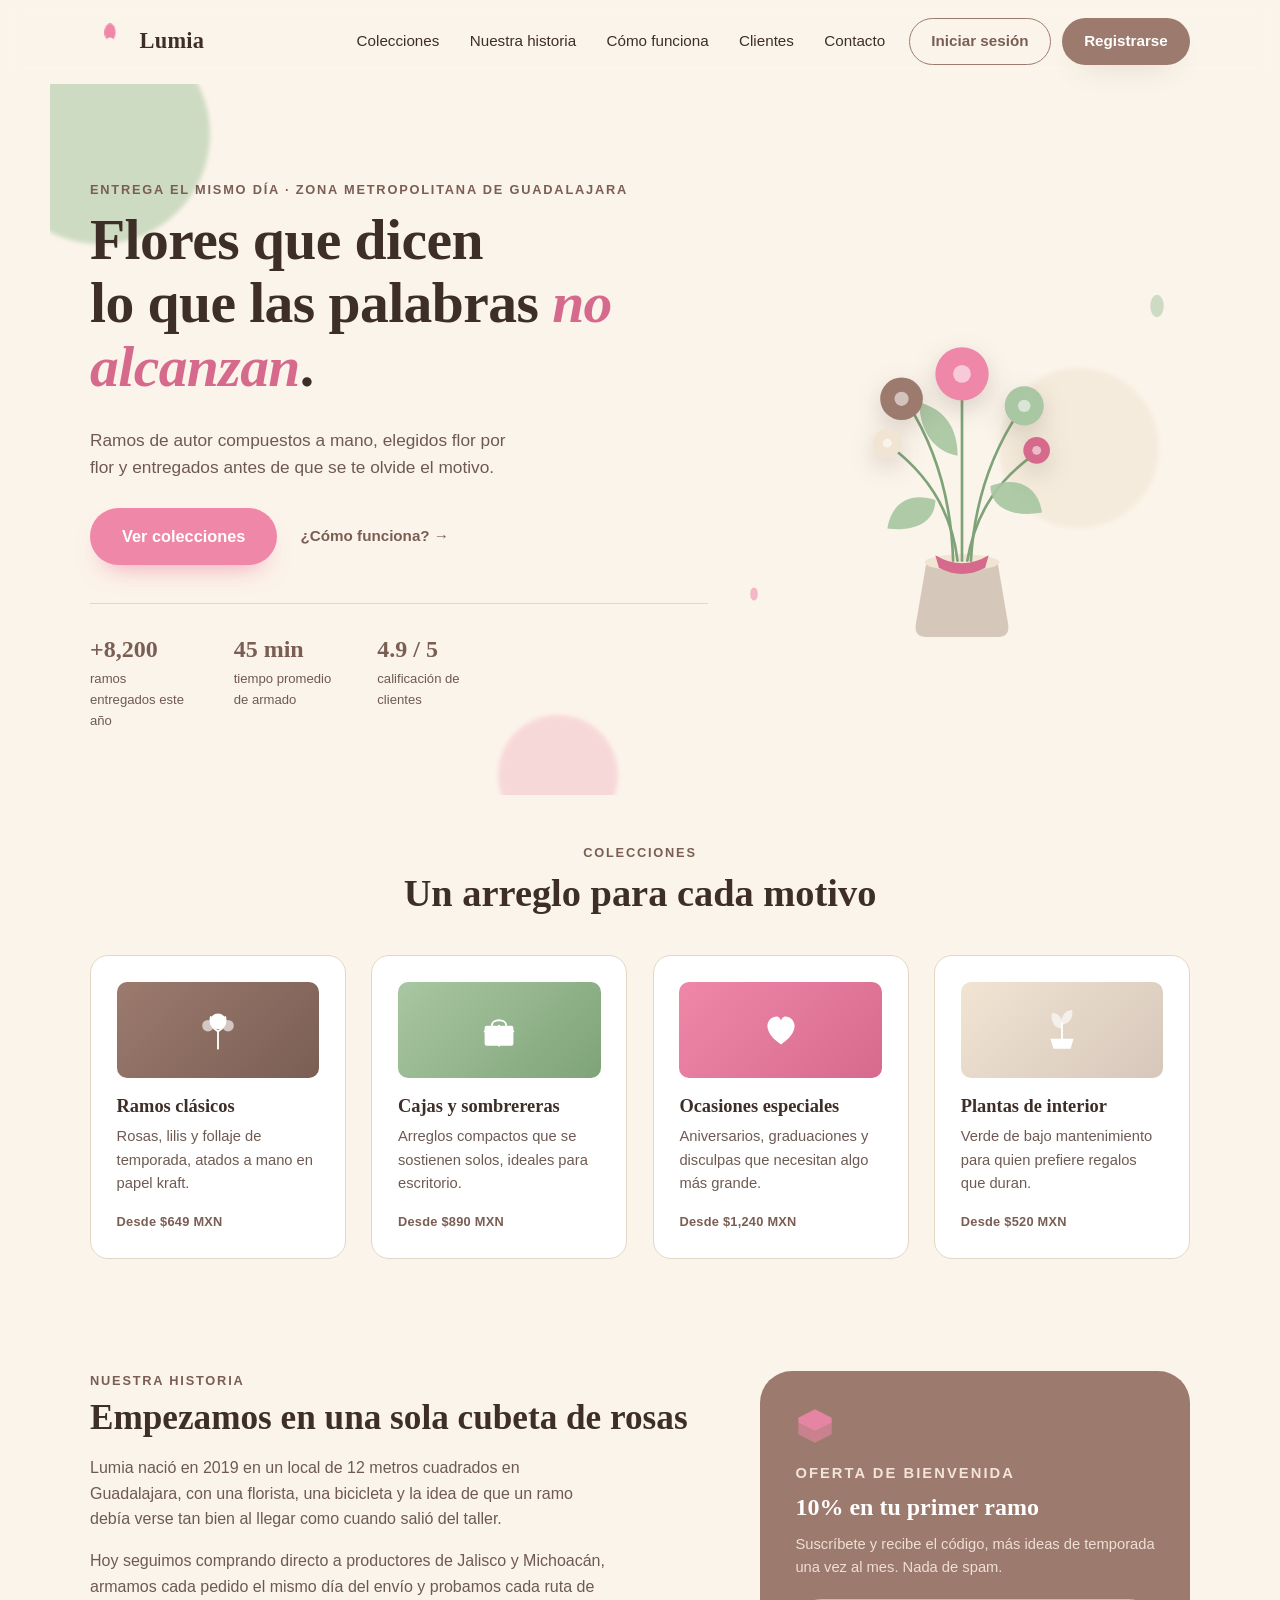
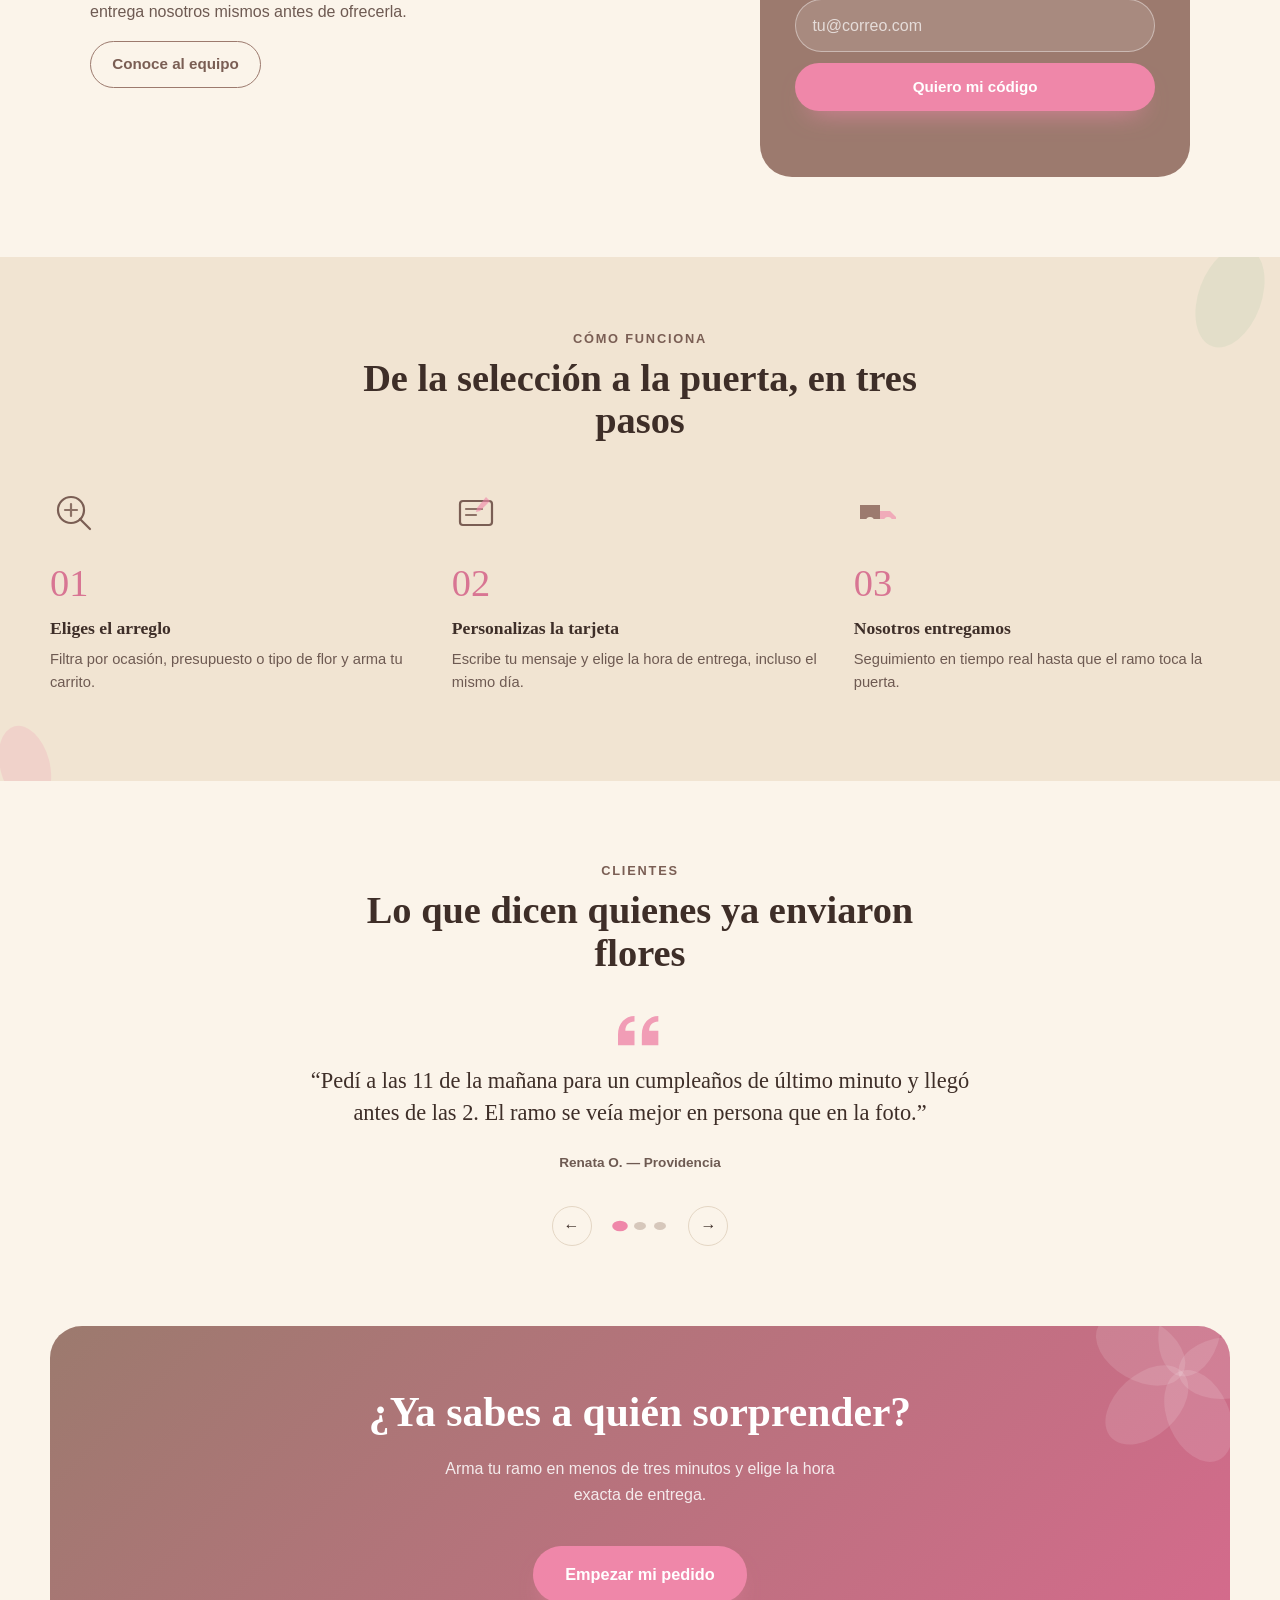
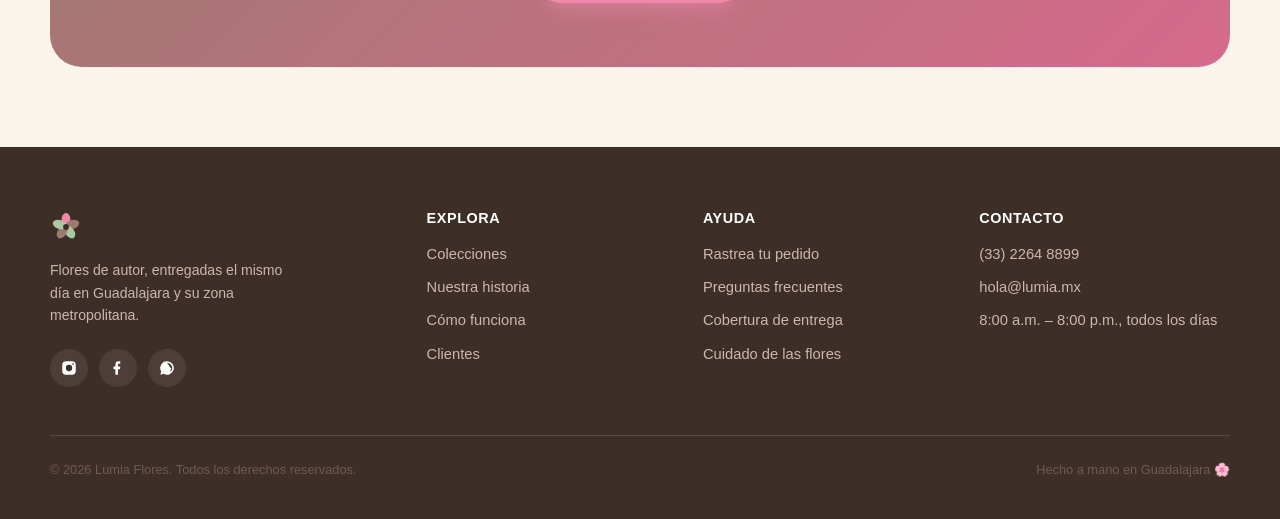
==== commit 768e2dd1: "landing page2" ====
--- a/index.html
+++ b/index.html
@@ -11,7 +11,7 @@
   <link rel="stylesheet" href="/css/bootstrap.min.css">
   <link rel="stylsheet" hre="/css/all.min.css">
 
-  <link rel="stylesheet" href="/css/style.css">
+  <link rel="stylesheet" href="/css/styles.css">
 
 
 
--- a/css/styles.css
+++ b/css/styles.css
@@ -0,0 +1,784 @@
+/* ===========================================================
+   LUMIA — hoja de estilos
+   Paleta base (coolors "lumia"):
+   #A17F74 mauve · #AFCDAC salvia · #D6C7BB taupe
+   #EFD8AF durazno · #F7A8C0 rosa
+   =========================================================== */
+
+:root{
+  /* ---- Paleta de marca (5 roles pedidos) ---- */
+  --color-primario:        #9C7A6E; /* mauve — marca, logo, botones ghost */
+  --color-primario-oscuro: #7A5E54; /* hover / texto sobre claro */
+  --color-secundario:      #A9C7A2; /* salvia — apoyos, badges, iconografía */
+  --color-secundario-oscuro:#7FA378;
+  --color-fondo:           #FBF4EA; /* crema muy claro, tinte de durazno/taupe */
+  --color-fondo-alterna:   #F1E4D2; /* durazno suave, para franjas alternas */
+  --color-acento:          #EF87A9; /* rosa profundizado — CTA principal */
+  --color-acento-oscuro:   #D66A8D;
+  --color-texto:           #3E2E28; /* sombra oscura del mauve, para legibilidad */
+  --color-texto-suave:     #6E5A52;
+
+  /* ---- Superficies auxiliares extraídas de la paleta ---- */
+  --color-superficie:      #D6C7BB; /* taupe — tarjetas, líneas, chips */
+  --color-borde:           #E4D6C4;
+
+  /* ---- Tipografía ---- */
+  --font-display: "Fraunces", Georgia, serif;
+  --font-body: "Work Sans", "Segoe UI", sans-serif;
+
+  /* ---- Ritmo / escala ---- */
+  --radius-sm: 10px;
+  --radius-md: 18px;
+  --radius-lg: 32px;
+  --container: 1180px;
+  --gap: clamp(1.25rem, 2vw, 2.5rem);
+
+  --shadow-soft: 0 20px 40px -24px rgba(62,46,40,0.35);
+  --shadow-card: 0 14px 30px -18px rgba(62,46,40,0.28);
+
+  --ease: cubic-bezier(.22,.68,.36,1);
+}
+
+/* ===== Reset ===== */
+*, *::before, *::after{ box-sizing: border-box; }
+html{ scroll-behavior: smooth; }
+body{
+  margin: 0;
+  background: var(--color-fondo);
+  color: var(--color-texto);
+  font-family: var(--font-body);
+  font-size: 16px;
+  line-height: 1.6;
+  -webkit-font-smoothing: antialiased;
+}
+img, svg{ display:block; max-width:100%; }
+ul, ol{ list-style:none; margin:0; padding:0; }
+a{ color:inherit; text-decoration:none; }
+h1,h2,h3,h4{ font-family: var(--font-display); margin:0 0 .5em; line-height:1.1; font-weight:600; color: var(--color-texto); }
+p{ margin:0 0 1em; color: var(--color-texto-suave); }
+button{ font: inherit; cursor:pointer; border:none; background:none; color:inherit; }
+input{ font: inherit; }
+
+.sr-only{
+  position:absolute; width:1px; height:1px; padding:0; margin:-1px;
+  overflow:hidden; clip:rect(0,0,0,0); white-space:nowrap; border:0;
+}
+
+:focus-visible{
+  outline: 3px solid var(--color-acento);
+  outline-offset: 3px;
+  border-radius: 4px;
+}
+
+@media (prefers-reduced-motion: reduce){
+  *, *::before, *::after{
+    animation-duration: 0.001ms !important;
+    animation-iteration-count: 1 !important;
+    transition-duration: 0.001ms !important;
+    scroll-behavior: auto !important;
+  }
+}
+
+/* ===== Utilidades ===== */
+.eyebrow{
+  font-size: .8rem;
+  letter-spacing: .14em;
+  text-transform: uppercase;
+  color: var(--color-primario-oscuro);
+  font-weight: 600;
+  margin: 0 0 .6em;
+}
+
+.btn{
+  display: inline-flex;
+  align-items: center;
+  justify-content: center;
+  gap: .5em;
+  padding: .75em 1.4em;
+  border-radius: 999px;
+  font-weight: 600;
+  font-size: .95rem;
+  transition: transform .25s var(--ease), background .25s var(--ease), box-shadow .25s var(--ease), color .25s var(--ease);
+  white-space: nowrap;
+}
+.btn:hover{ transform: translateY(-2px); }
+.btn:active{ transform: translateY(0); }
+
+.btn--primary{
+  background: var(--color-primario);
+  color: #fff;
+  box-shadow: var(--shadow-card);
+}
+.btn--primary:hover{ background: var(--color-primario-oscuro); }
+
+.btn--ghost{
+  background: transparent;
+  color: var(--color-primario-oscuro);
+  border: 1.5px solid var(--color-primario);
+}
+.btn--ghost:hover{ background: var(--color-primario); color:#fff; }
+
+.btn--accent{
+  background: var(--color-acento);
+  color: #fff;
+  box-shadow: 0 14px 26px -14px rgba(239,135,169,.85);
+}
+.btn--accent:hover{ background: var(--color-acento-oscuro); }
+
+.btn--text{
+  color: var(--color-primario-oscuro);
+  padding: .75em .2em;
+}
+.btn--text:hover{ color: var(--color-acento-oscuro); }
+
+.btn--lg{ padding: .95em 1.9em; font-size: 1.02rem; }
+
+/* ===== Reveal on scroll ===== */
+.reveal{
+  opacity: 0;
+  transform: translateY(24px);
+  transition: opacity .7s var(--ease), transform .7s var(--ease);
+}
+.reveal.is-visible{
+  opacity: 1;
+  transform: translateY(0);
+}
+
+/* ===========================================================
+   NAV
+   =========================================================== */
+.site-header{
+  position: sticky;
+  top: 0;
+  z-index: 100;
+  background: rgba(251,244,234,.75);
+  backdrop-filter: blur(10px);
+  border-bottom: 1px solid transparent;
+  transition: box-shadow .3s var(--ease), border-color .3s var(--ease), padding .3s var(--ease);
+}
+.site-header.is-scrolled{
+  box-shadow: var(--shadow-soft);
+  border-color: var(--color-borde);
+}
+
+.nav{
+  max-width: var(--container);
+  margin: 0 auto;
+  padding: 1.1rem clamp(1.25rem, 4vw, 2.5rem);
+  display: flex;
+  align-items: center;
+  gap: 1.5rem;
+}
+
+.nav__brand{
+  display: flex;
+  align-items: center;
+  gap: .6rem;
+  margin-right: auto;
+}
+.nav__wordmark{
+  font-family: var(--font-display);
+  font-size: 1.4rem;
+  font-weight: 600;
+  letter-spacing: .01em;
+}
+
+.nav__logo .petal{ fill: var(--color-acento); transform-origin: 50px 50px; }
+.nav__logo .petal--2{ fill: var(--color-primario); }
+.nav__logo .petal--3{ fill: var(--color-secundario); }
+.nav__logo .petal--4{ fill: var(--color-primario); }
+.nav__logo .petal--5{ fill: var(--color-secundario); }
+.nav__logo .logo-core{ fill: var(--color-fondo); }
+.nav__logo .logo-petal{
+  transform-box: fill-box;
+  transform-origin: center;
+  animation: bloom-in 1.1s var(--ease) both;
+}
+@keyframes bloom-in{
+  from{ transform: scale(.25); opacity: 0; }
+  to{ transform: scale(1); opacity: 1; }
+}
+
+.nav__links{
+  display: flex;
+  align-items: center;
+  gap: 1.9rem;
+  font-size: .95rem;
+  font-weight: 500;
+}
+.nav__links a{
+  position: relative;
+  padding: .2rem 0;
+}
+.nav__links a::after{
+  content:"";
+  position:absolute; left:0; bottom:-2px;
+  width:0; height:2px;
+  background: var(--color-acento);
+  transition: width .25s var(--ease);
+}
+.nav__links a:hover::after{ width:100%; }
+
+.nav__actions{ display:flex; align-items:center; gap: .7rem; }
+
+.nav__toggle{
+  display:none;
+  flex-direction: column;
+  gap: 5px;
+  padding: .4rem;
+}
+.nav__toggle span{
+  width: 22px; height: 2px;
+  background: var(--color-texto);
+  border-radius: 2px;
+  transition: transform .3s var(--ease), opacity .3s var(--ease);
+}
+.nav__toggle[aria-expanded="true"] span:nth-child(1){ transform: translateY(7px) rotate(45deg); }
+.nav__toggle[aria-expanded="true"] span:nth-child(2){ opacity: 0; }
+.nav__toggle[aria-expanded="true"] span:nth-child(3){ transform: translateY(-7px) rotate(-45deg); }
+
+@media (max-width: 860px){
+  .nav__toggle{ display:flex; }
+  .nav__links{
+    position: absolute;
+    top: 100%; left: 0; right: 0;
+    flex-direction: column;
+    align-items: flex-start;
+    background: var(--color-fondo);
+    padding: 1.5rem clamp(1.25rem, 4vw, 2.5rem);
+    border-bottom: 1px solid var(--color-borde);
+    transform-origin: top;
+    transform: scaleY(0);
+    opacity: 0;
+    pointer-events: none;
+    transition: transform .3s var(--ease), opacity .3s var(--ease);
+  }
+  .nav__links.is-open{
+    transform: scaleY(1);
+    opacity: 1;
+    pointer-events: auto;
+  }
+  .nav__actions .btn--ghost{ display:none; }
+}
+
+/* ===========================================================
+   HERO
+   =========================================================== */
+.hero{
+  position: relative;
+  max-width: var(--container);
+  margin: 0 auto;
+  padding: clamp(3rem, 8vw, 6rem) clamp(1.25rem, 4vw, 2.5rem) 4rem;
+  display: grid;
+  grid-template-columns: 1.15fr .85fr;
+  gap: var(--gap);
+  align-items: center;
+  overflow: hidden;
+}
+
+.hero__decor{ position:absolute; inset:0; z-index:-1; pointer-events:none; }
+.bloom{
+  position:absolute;
+  border-radius:50%;
+  filter: blur(2px);
+  opacity:.55;
+  animation: float 9s ease-in-out infinite;
+}
+.bloom--1{ width:220px; height:220px; background: var(--color-secundario); top:-60px; left:-60px; animation-delay: 0s; }
+.bloom--2{ width:160px; height:160px; background: var(--color-fondo-alterna); top:40%; right:6%; animation-delay: 1.5s; }
+.bloom--3{ width:120px; height:120px; background: var(--color-acento); opacity:.25; bottom:-40px; left:38%; animation-delay: 3s; }
+@keyframes float{
+  0%, 100%{ transform: translateY(0) translateX(0); }
+  50%{ transform: translateY(-22px) translateX(10px); }
+}
+
+.hero__title{
+  font-size: clamp(2.4rem, 4.6vw, 3.6rem);
+  letter-spacing: -.01em;
+}
+.hero__title-accent{ color: var(--color-acento-oscuro); font-style: italic; }
+
+.hero__subtitle{
+  max-width: 46ch;
+  font-size: 1.08rem;
+}
+
+.hero__cta{
+  display:flex;
+  align-items:center;
+  gap: 1.2rem;
+  margin: 1.6rem 0 2.4rem;
+  flex-wrap: wrap;
+}
+
+.hero__stats{
+  display:flex;
+  gap: clamp(1.4rem, 4vw, 2.6rem);
+  margin:0;
+  padding-top: 1.6rem;
+  border-top: 1px solid var(--color-borde);
+  flex-wrap: wrap;
+}
+.hero__stats dt{
+  font-family: var(--font-display);
+  font-size: 1.5rem;
+  color: var(--color-primario-oscuro);
+}
+.hero__stats dd{
+  margin:0;
+  font-size: .82rem;
+  color: var(--color-texto-suave);
+  max-width: 14ch;
+}
+
+/* Bouquet illustration: SVG detallado */
+.hero__bouquet{
+  margin:0;
+  display:flex;
+  justify-content:center;
+  position: relative;
+}
+.bouquet-svg{
+  width: min(320px, 80vw);
+  height: auto;
+  overflow: visible;
+  animation: bouquet-sway 7s ease-in-out infinite;
+  transform-origin: 50% 90%;
+}
+@keyframes bouquet-sway{
+  0%, 100%{ transform: rotate(-1.2deg); }
+  50%{ transform: rotate(1.2deg); }
+}
+
+.bouquet-svg__vase{ fill: var(--color-superficie); }
+.bouquet-svg__vase-rim{ fill: var(--color-fondo-alterna); }
+.bouquet-svg__stem{
+  fill:none;
+  stroke: var(--color-secundario-oscuro);
+  stroke-width: 3;
+  stroke-linecap: round;
+}
+.bouquet-svg__leaf{ fill: var(--color-secundario); opacity:.92; }
+.bouquet-svg__ribbon{ fill: var(--color-acento-oscuro); }
+
+.bouquet-svg__flower circle{ transition: transform .3s var(--ease); }
+.bouquet-svg__flower{ filter: drop-shadow(0 10px 14px rgba(62,46,40,.18)); }
+.bouquet-svg__flower--acento circle:first-child{ fill: var(--color-acento); }
+.bouquet-svg__flower--primario circle:first-child{ fill: var(--color-primario); }
+.bouquet-svg__flower--secundario circle:first-child{ fill: var(--color-secundario); }
+.bouquet-svg__flower--suave circle:first-child{ fill: var(--color-fondo-alterna); }
+.bouquet-svg__flower--acento-oscuro circle:first-child{ fill: var(--color-acento-oscuro); }
+.bouquet-svg__flower-core{ fill: rgba(255,255,255,.55); }
+
+.bouquet-svg__petal-float{
+  position:absolute;
+  width: 30px;
+  fill: var(--color-acento);
+  opacity:.55;
+  animation: float 8s ease-in-out infinite;
+}
+.bouquet-svg__petal-float--1{ top:6%; right:4%; animation-delay: .5s; fill: var(--color-secundario); }
+.bouquet-svg__petal-float--2{ bottom:10%; left:2%; animation-delay: 2.5s; width:22px; }
+
+/* ===========================================================
+   SECTION HEAD (reutilizable)
+   =========================================================== */
+.section-head{
+  max-width: 620px;
+  margin: 0 auto 2.6rem;
+  text-align: center;
+}
+.section-head h2{ font-size: clamp(1.8rem, 3.2vw, 2.4rem); }
+
+/* ===========================================================
+   COLECCIÓN
+   =========================================================== */
+.coleccion{
+  max-width: var(--container);
+  margin: 0 auto;
+  padding: 3rem clamp(1.25rem, 4vw, 2.5rem) 5rem;
+}
+.coleccion__grid{
+  display: grid;
+  grid-template-columns: repeat(4, 1fr);
+  gap: var(--gap);
+}
+.card{
+  background: #fff;
+  border: 1px solid var(--color-borde);
+  border-radius: var(--radius-md);
+  padding: 1.6rem;
+  transition: transform .3s var(--ease), box-shadow .3s var(--ease);
+}
+.card:hover{
+  transform: translateY(-6px);
+  box-shadow: var(--shadow-card);
+}
+.card__swatch{
+  width: 100%;
+  height: 96px;
+  border-radius: var(--radius-sm);
+  margin-bottom: 1.1rem;
+  display: flex;
+  align-items: center;
+  justify-content: center;
+}
+.card__swatch--primario{ background: linear-gradient(135deg, var(--color-primario), var(--color-primario-oscuro)); }
+.card__swatch--secundario{ background: linear-gradient(135deg, var(--color-secundario), var(--color-secundario-oscuro)); }
+.card__swatch--acento{ background: linear-gradient(135deg, var(--color-acento), var(--color-acento-oscuro)); }
+.card__swatch--suave{ background: linear-gradient(135deg, var(--color-fondo-alterna), var(--color-superficie)); }
+
+.card__icon{
+  width: 46px;
+  height: 46px;
+  transition: transform .35s var(--ease);
+}
+.card:hover .card__icon{ transform: scale(1.12) rotate(-4deg); }
+
+/* Trazos/rellenos reutilizables para íconos SVG inline */
+.icon-stroke{ fill:none; stroke:#fff; stroke-width:2.6; stroke-linecap:round; stroke-linejoin:round; }
+.icon-stroke--thin{ stroke-width:1.8; opacity:.85; }
+.icon-stroke--light{ stroke:#fff; opacity:.8; }
+.icon-fill{ fill:#fff; }
+.icon-fill--soft{ fill:#fff; opacity:.62; }
+.icon-fill--core{ fill: var(--color-fondo); }
+.card h3{ font-size: 1.15rem; }
+.card p{ font-size: .92rem; margin-bottom: 1rem; }
+.card__price{
+  font-size: .8rem;
+  font-weight: 600;
+  color: var(--color-primario-oscuro);
+  letter-spacing: .02em;
+}
+
+@media (max-width: 980px){ .coleccion__grid{ grid-template-columns: repeat(2, 1fr); } }
+@media (max-width: 560px){ .coleccion__grid{ grid-template-columns: 1fr; } }
+
+/* ===========================================================
+   HISTORIA + ASIDE (split)
+   =========================================================== */
+.split{
+  max-width: var(--container);
+  margin: 0 auto;
+  padding: 2rem clamp(1.25rem, 4vw, 2.5rem) 5rem;
+  display: grid;
+  grid-template-columns: 1.5fr 1fr;
+  gap: var(--gap);
+  align-items: start;
+}
+
+.historia h2{ font-size: clamp(1.7rem, 3vw, 2.2rem); }
+.historia p{ max-width: 58ch; }
+
+.oferta{
+  background: var(--color-primario);
+  color: #fff;
+  border-radius: var(--radius-lg);
+  padding: 2.2rem;
+  position: sticky;
+  top: 6.5rem;
+}
+.oferta__icon{
+  width: 40px; height: 40px;
+  fill: var(--color-acento);
+  margin-bottom: 1rem;
+}
+.oferta .eyebrow{ color: #F3E4D9; }
+.oferta h3{ color:#fff; font-size: 1.5rem; }
+.oferta p{ color: #EFDFD5; font-size: .92rem; }
+
+.oferta__form{
+  display:flex;
+  flex-direction: column;
+  gap: .7rem;
+  margin-top: 1.2rem;
+}
+.oferta__form input{
+  padding: .8em 1em;
+  border-radius: 999px;
+  border: 1px solid rgba(255,255,255,.4);
+  background: rgba(255,255,255,.12);
+  color: #fff;
+}
+.oferta__form input::placeholder{ color: rgba(255,255,255,.7); }
+.oferta__note{
+  margin: .8rem 0 0;
+  font-size: .85rem;
+  min-height: 1.2em;
+  color: #F6D9E4;
+}
+
+@media (max-width: 900px){
+  .split{ grid-template-columns: 1fr; }
+  .oferta{ position: static; }
+}
+
+/* ===========================================================
+   PROCESO
+   =========================================================== */
+.proceso{
+  background: var(--color-fondo-alterna);
+  padding: 4.5rem clamp(1.25rem, 4vw, 2.5rem);
+}
+.proceso__steps{
+  max-width: var(--container);
+  margin: 0 auto;
+  display: grid;
+  grid-template-columns: repeat(3, 1fr);
+  gap: var(--gap);
+  counter-reset: step;
+}
+.proceso__steps li{ position: relative; padding-top: .4rem; }
+.proceso__icon{
+  width: 48px; height: 48px;
+  margin-bottom: 1rem;
+}
+.proceso__icon .icon-stroke{ stroke: var(--color-primario-oscuro); stroke-width:2.2; }
+.proceso__icon .icon-stroke--thin{ stroke: var(--color-primario-oscuro); }
+.proceso__icon .icon-fill{ fill: var(--color-primario); }
+.proceso__icon .icon-fill--soft{ fill: var(--color-acento); }
+.proceso__icon .icon-fill--core{ fill: var(--color-fondo-alterna); }
+.proceso__num{
+  display:block;
+  font-family: var(--font-display);
+  font-size: 2.4rem;
+  color: var(--color-acento-oscuro);
+  opacity:.9;
+  margin-bottom: .3rem;
+}
+.proceso__steps h3{ font-size: 1.1rem; }
+.proceso__steps p{ font-size: .92rem; }
+
+.proceso{ position: relative; overflow: hidden; }
+.proceso__bg-petal{
+  position:absolute;
+  width: 140px;
+  fill: var(--color-secundario);
+  opacity: .18;
+}
+.proceso__bg-petal--1{ top:-30px; right:-20px; transform: rotate(20deg); }
+.proceso__bg-petal--2{ bottom:-40px; left:-30px; width:110px; fill: var(--color-acento); transform: rotate(-15deg); }
+
+@media (max-width: 860px){ .proceso__steps{ grid-template-columns: 1fr; } }
+
+/* ===========================================================
+   TESTIMONIOS
+   =========================================================== */
+.testimonios{
+  max-width: var(--container);
+  margin: 0 auto;
+  padding: 5rem clamp(1.25rem, 4vw, 2.5rem);
+}
+.testimonial{
+  max-width: 680px;
+  margin: 0 auto;
+  text-align: center;
+  min-height: 200px;
+  display:flex;
+  flex-direction: column;
+  align-items:center;
+  justify-content: center;
+}
+.testimonial__quote{
+  width: 44px;
+  fill: var(--color-acento);
+  opacity: .8;
+  margin-bottom: 1rem;
+}
+.testimonial__slide{
+  display:none;
+  margin:0;
+  animation: fade-in .5s var(--ease);
+}
+.testimonial__slide.is-active{ display:block; }
+.testimonial__slide p{
+  font-family: var(--font-display);
+  font-size: 1.4rem;
+  color: var(--color-texto);
+  line-height: 1.45;
+}
+.testimonial__slide cite{
+  display:block;
+  margin-top: 1rem;
+  font-style: normal;
+  font-size: .85rem;
+  color: var(--color-texto-suave);
+  font-weight: 600;
+}
+@keyframes fade-in{
+  from{ opacity:0; transform: translateY(8px); }
+  to{ opacity:1; transform: translateY(0); }
+}
+
+.testimonial__controls{
+  display:flex;
+  align-items:center;
+  gap: 1.4rem;
+  margin-top: 2rem;
+}
+.testimonial__controls button:not(.dot){
+  width: 40px; height: 40px;
+  border-radius: 50%;
+  border: 1px solid var(--color-borde);
+  transition: background .25s var(--ease), color .25s var(--ease);
+}
+.testimonial__controls button:not(.dot):hover{
+  background: var(--color-primario);
+  color:#fff;
+}
+.testimonial__dots{ display:flex; gap:.5rem; }
+.dot{
+  width: 8px; height: 8px;
+  border-radius: 50%;
+  background: var(--color-superficie);
+  transition: background .25s var(--ease), transform .25s var(--ease);
+}
+.dot.is-active{ background: var(--color-acento); transform: scale(1.3); }
+
+/* ===========================================================
+   CTA FINAL
+   =========================================================== */
+.cta-final{
+  position: relative;
+  max-width: var(--container);
+  margin: 0 auto 5rem;
+  padding: 4rem clamp(1.5rem, 6vw, 4rem);
+  text-align: center;
+  background: linear-gradient(135deg, var(--color-primario), var(--color-acento-oscuro));
+  border-radius: var(--radius-lg);
+  color: #fff;
+  overflow: hidden;
+}
+.cta-final__flower{
+  position:absolute;
+  width: 220px;
+  top:-60px; right:-60px;
+  fill: rgba(255,255,255,.12);
+  transform: rotate(12deg);
+}
+.cta-final h2{ color:#fff; font-size: clamp(1.9rem, 3.4vw, 2.6rem); }
+.cta-final p{ color: rgba(255,255,255,.85); max-width: 46ch; margin-inline:auto; }
+.cta-final .btn--accent{ margin-top: 1.4rem; }
+
+/* ===========================================================
+   FOOTER
+   =========================================================== */
+.site-footer{
+  background: var(--color-texto);
+  color: #E9DCD3;
+  padding: 4rem clamp(1.25rem, 4vw, 2.5rem) 1.6rem;
+}
+.site-footer .petal{ fill: var(--color-acento); }
+.site-footer .petal--2, .site-footer .petal--4{ fill: var(--color-primario); }
+.site-footer .petal--3, .site-footer .petal--5{ fill: var(--color-secundario); }
+.site-footer .logo-core{ fill: var(--color-texto); }
+
+.site-footer__grid{
+  max-width: var(--container);
+  margin: 0 auto;
+  display: grid;
+  grid-template-columns: 1.4fr 1fr 1fr 1fr;
+  gap: var(--gap);
+  padding-bottom: 3rem;
+  border-bottom: 1px solid rgba(255,255,255,.12);
+}
+.site-footer__brand p{
+  color: #C9B8AE;
+  font-size: .88rem;
+  margin-top: 1rem;
+  max-width: 30ch;
+}
+.site-footer__social{
+  display:flex;
+  gap: .7rem;
+  margin-top: 1.4rem;
+}
+.social-link{
+  display:flex;
+  align-items:center;
+  justify-content:center;
+  width: 38px; height: 38px;
+  border-radius: 50%;
+  background: rgba(255,255,255,.08);
+  transition: background .25s var(--ease), transform .25s var(--ease);
+}
+.social-link:hover{ background: var(--color-acento); transform: translateY(-3px); }
+.social-link svg{ width: 18px; height: 18px; fill: #fff; }
+.social-link__hole{ fill: var(--color-texto); }
+.social-link:hover .social-link__hole{ fill: var(--color-acento); }
+.site-footer__col h4{
+  color:#fff;
+  font-family: var(--font-body);
+  font-size: .9rem;
+  letter-spacing: .04em;
+  text-transform: uppercase;
+  margin-bottom: 1rem;
+}
+.site-footer__col ul{ display:flex; flex-direction:column; gap:.6rem; }
+.site-footer__col a{
+  color: #C9B8AE;
+  font-size: .92rem;
+  transition: color .2s var(--ease);
+}
+.site-footer__col a:hover{ color: var(--color-acento); }
+.site-footer__col li{ color:#C9B8AE; font-size:.92rem; }
+
+.site-footer__bottom{
+  max-width: var(--container);
+  margin: 1.5rem auto 0;
+  display:flex;
+  justify-content: space-between;
+  flex-wrap: wrap;
+  gap: .6rem;
+  font-size: .8rem;
+  color: #A6968D;
+}
+
+@media (max-width: 860px){
+  .site-footer__grid{ grid-template-columns: 1fr 1fr; }
+}
+@media (max-width: 520px){
+  .site-footer__grid{ grid-template-columns: 1fr; }
+  .hero{ grid-template-columns: 1fr; }
+  .hero__bouquet{ order: -1; }
+}
+
+/* ===========================================================
+   MODAL simple (login / registro) — generado desde script.js
+   =========================================================== */
+.modal-overlay{
+  position: fixed; inset:0;
+  background: rgba(62,46,40,.45);
+  display:flex; align-items:center; justify-content:center;
+  padding: 1.5rem;
+  z-index: 1000;
+  opacity:0;
+  pointer-events:none;
+  transition: opacity .25s var(--ease);
+}
+.modal-overlay.is-open{ opacity:1; pointer-events:auto; }
+.modal{
+  background:#fff;
+  border-radius: var(--radius-md);
+  padding: 2rem;
+  width: 100%;
+  max-width: 380px;
+  transform: translateY(14px) scale(.97);
+  transition: transform .25s var(--ease);
+  box-shadow: var(--shadow-soft);
+}
+.modal-overlay.is-open .modal{ transform: translateY(0) scale(1); }
+.modal h3{ margin-bottom: .3rem; }
+.modal p{ font-size: .88rem; margin-bottom: 1.2rem; }
+.modal form{ display:flex; flex-direction:column; gap:.8rem; }
+.modal input{
+  padding: .75em 1em;
+  border-radius: var(--radius-sm);
+  border: 1px solid var(--color-borde);
+  background: var(--color-fondo);
+}
+.modal__close{
+  float:right;
+  font-size: 1.1rem;
+  color: var(--color-texto-suave);
+}
